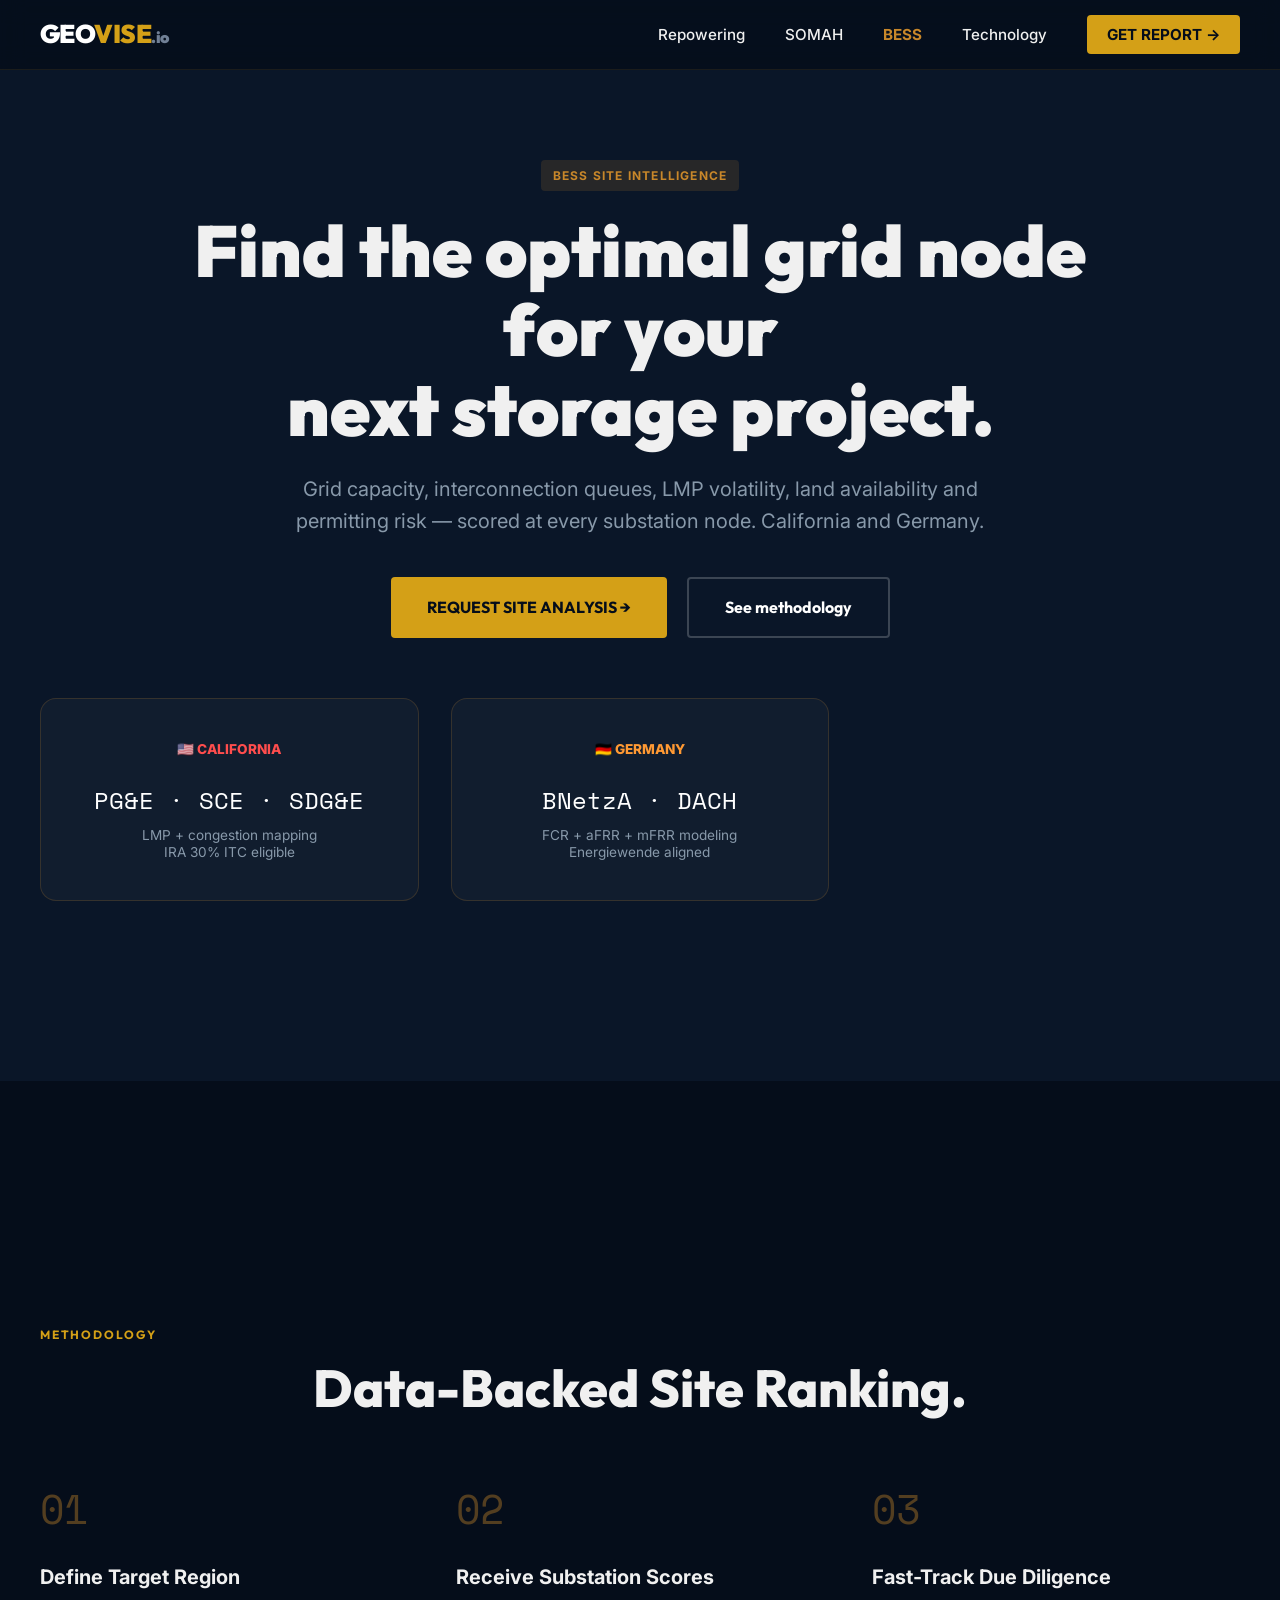
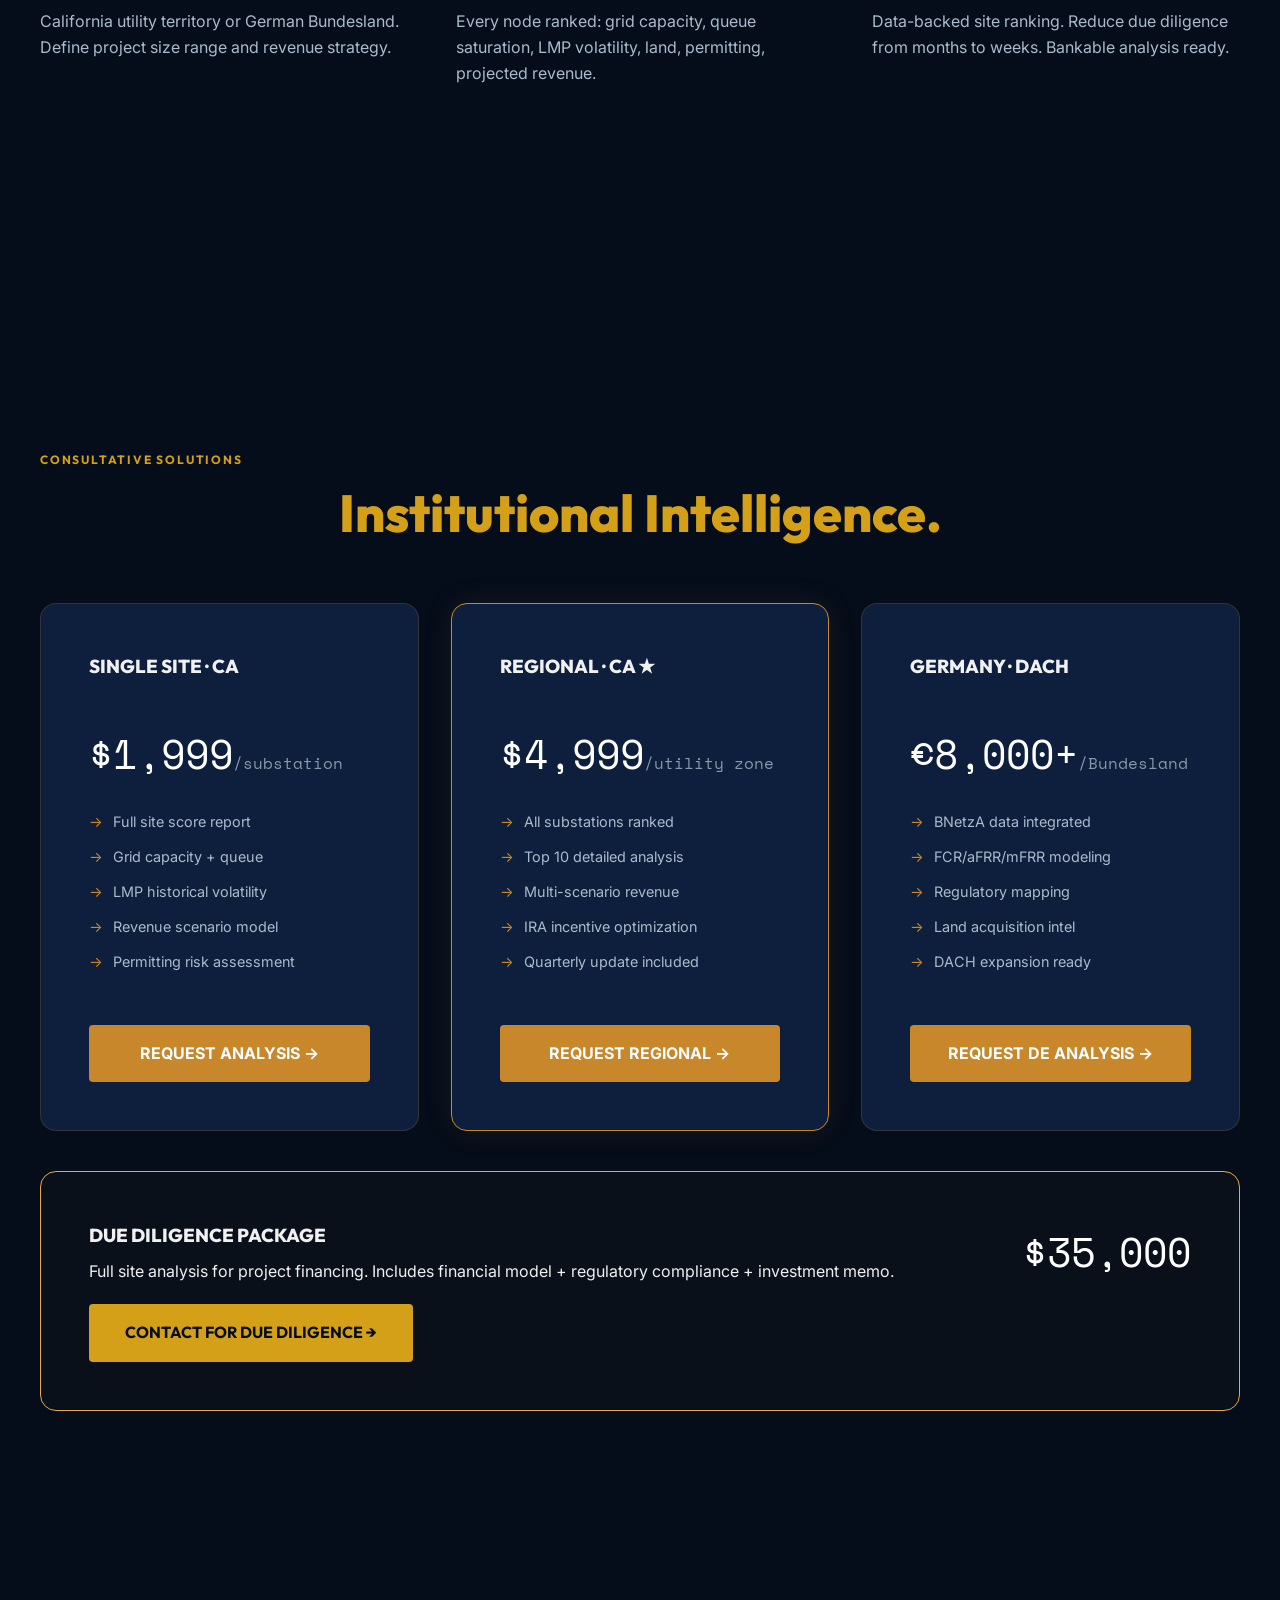
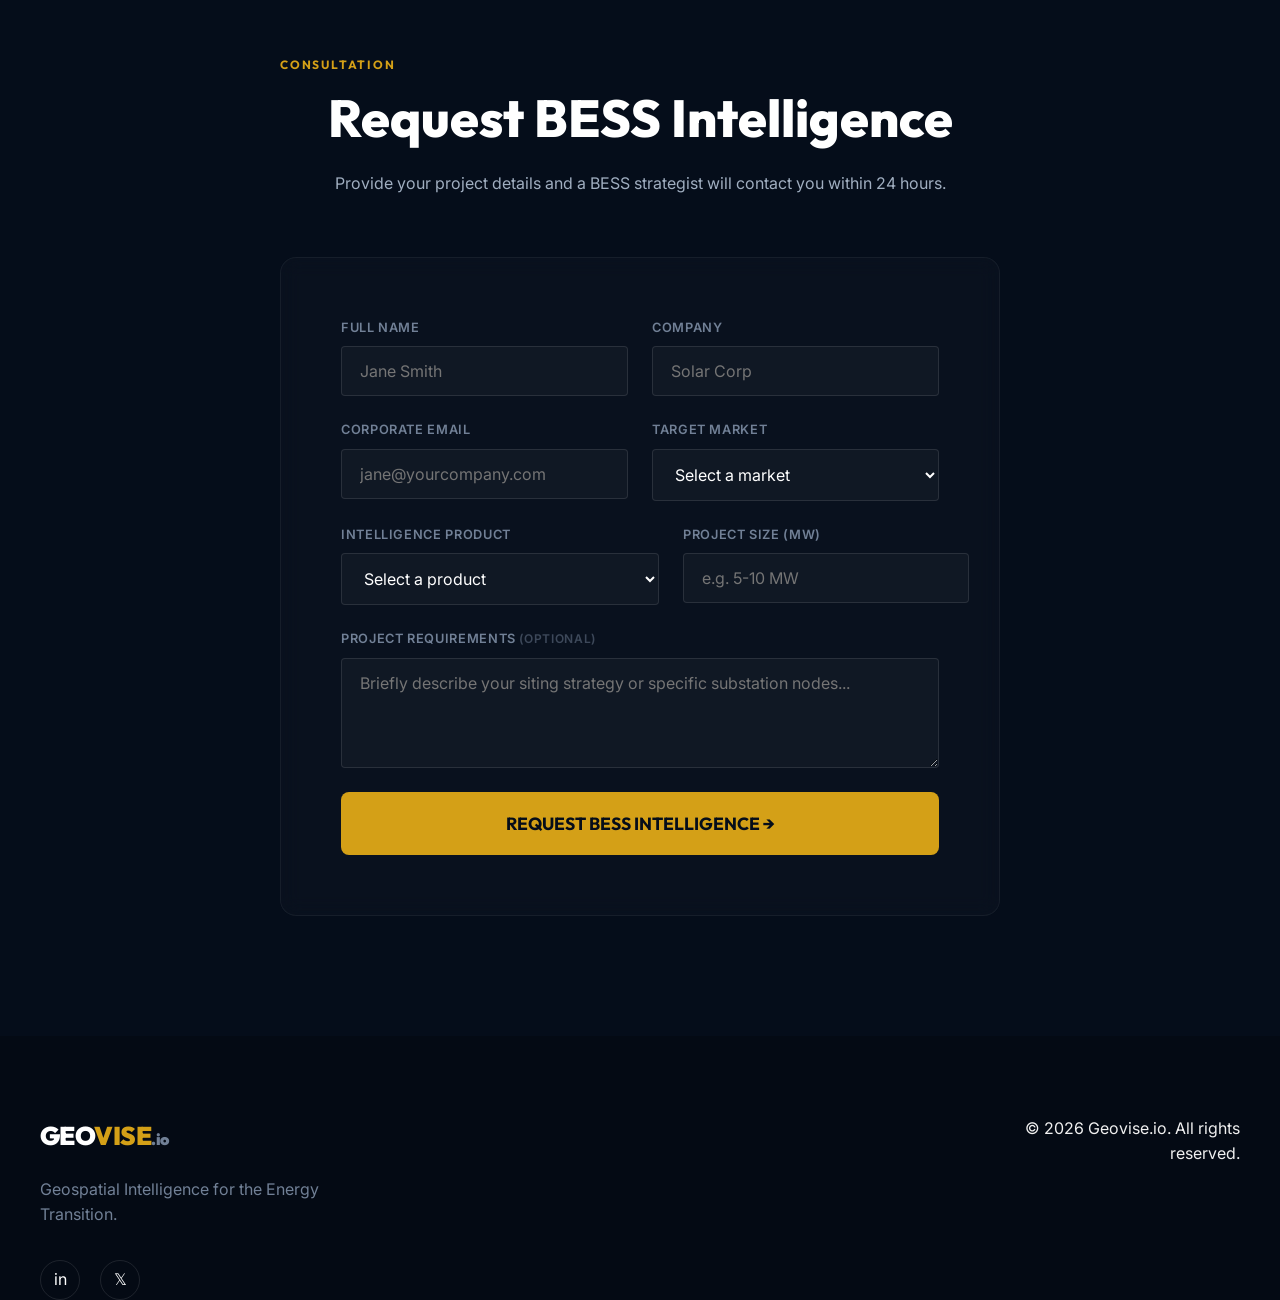
==== bess.html @ 718096de "feat: implement subpages, responsive mobile navigation and cleanup landing page" ====
<!DOCTYPE html>
<html lang="en">
<head>
  <meta charset="UTF-8" />
  <meta name="viewport" content="width=device-width, initial-scale=1.0" />
  <title>Geovise.io — BESS Site Intelligence</title>
  <meta name="description" content="Strategic siting and storage optimization intelligence for Battery Energy Storage Systems. Find the optimal grid node for your next storage project." />
  <link rel="preconnect" href="https://fonts.googleapis.com" />
  <link rel="preconnect" href="https://fonts.gstatic.com" crossorigin />
  <link href="https://fonts.googleapis.com/css2?family=Outfit:wght@300;400;500;600;700;800;900&family=Inter:wght@300;400;500;600&family=Space+Mono:wght@400;700&display=swap" rel="stylesheet" />
  <link rel="stylesheet" href="styles.css" />
</head>
<body class="subpage">

  <!-- ====== NAVBAR ====== -->
  <nav class="navbar scrolled" id="navbar">
    <div class="nav-container">
      <a href="/" class="nav-logo" style="text-decoration: none;">
        <span class="logo-geo">GEO</span><span class="logo-vise">VISE</span><span class="logo-dot">.io</span>
      </a>
      <ul class="nav-links">
        <li><a href="/repowering.html">Repowering</a></li>
        <li><a href="/somah.html">SOMAH</a></li>
        <li><a href="/bess.html" class="active">BESS</a></li>
        <li><a href="/#technology">Technology</a></li>
        <li><a href="#contact" class="nav-cta">GET REPORT →</a></li>
      </ul>
      <button class="nav-hamburger" id="hamburger" aria-label="Toggle menu">
        <span></span><span></span><span></span>
      </button>
    </div>
  </nav>

  <!-- ====== HERO ====== -->
  <header class="subpage-hero">
    <div class="container">
      <span class="sub-tag">BESS SITE INTELLIGENCE</span>
      <h1 class="sub-title">Find the optimal grid node for your<br>next storage project.</h1>
      <p class="sub-subtitle">Grid capacity, interconnection queues, LMP volatility, land availability and permitting risk — scored at every substation node. California and Germany.</p>
      <div class="hero-cta-group">
        <a href="#contact" class="btn btn-gold">REQUEST SITE ANALYSIS →</a>
        <a href="#how-it-works" class="btn btn-outline">See methodology</a>
      </div>

      <div class="urgency-grid" style="margin-top: 60px;">
        <div class="urgency-card">
          <span class="urgency-label urgency-crit">🇺🇸 CALIFORNIA</span>
          <div class="urgency-year">PG&E · SCE · SDG&E</div>
          <p class="stat-desc">LMP + congestion mapping<br>IRA 30% ITC eligible</p>
        </div>
        <div class="urgency-card">
          <span class="urgency-label urgency-high">🇩🇪 GERMANY</span>
          <div class="urgency-year">BNetzA · DACH</div>
          <p class="stat-desc">FCR + aFRR + mFRR modeling<br>Energiewende aligned</p>
        </div>
      </div>
    </div>
  </header>

  <!-- ====== HOW IT WORKS ====== -->
  <section class="how-it-works-sub" id="how-it-works">
    <div class="container">
      <span class="section-label centered">Methodology</span>
      <h2 class="section-title centered">Data-Backed Site Ranking.</h2>
      <div class="step-grid">
        <div class="step-card">
          <div class="step-num">01</div>
          <div class="step-body">
            <h4>Define Target Region</h4>
            <p>California utility territory or German Bundesland. Define project size range and revenue strategy.</p>
          </div>
        </div>
        <div class="step-card">
          <div class="step-num">02</div>
          <div class="step-body">
            <h4>Receive Substation Scores</h4>
            <p>Every node ranked: grid capacity, queue saturation, LMP volatility, land, permitting, projected revenue.</p>
          </div>
        </div>
        <div class="step-card">
          <div class="step-num">03</div>
          <div class="step-body">
            <h4>Fast-Track Due Diligence</h4>
            <p>Data-backed site ranking. Reduce due diligence from months to weeks. Bankable analysis ready.</p>
          </div>
        </div>
      </div>
    </div>
  </section>

  <!-- ====== PRICING ====== -->
  <section class="pricing-section" id="pricing">
    <div class="container">
      <span class="section-label centered">Consultative Solutions</span>
      <h2 class="section-title centered gold">Institutional Intelligence.</h2>
      <div class="pricing-grid">
        <!-- Site -->
        <div class="pricing-card">
          <h3 class="tech-title">SINGLE SITE · CA</h3>
          <div class="price-tag">$1,999<small style="font-size: 0.4em; color: var(--gray);">/substation</small></div>
          <ul class="price-feat">
            <li>Full site score report</li>
            <li>Grid capacity + queue</li>
            <li>LMP historical volatility</li>
            <li>Revenue scenario model</li>
            <li>Permitting risk assessment</li>
          </ul>
          <a href="#contact" class="stripe-btn">REQUEST ANALYSIS →</a>
        </div>
        <!-- Regional -->
        <div class="pricing-card featured">
          <h3 class="tech-title">REGIONAL · CA ★</h3>
          <div class="price-tag">$4,999<small style="font-size: 0.4em; color: var(--gray);">/utility zone</small></div>
          <ul class="price-feat">
            <li>All substations ranked</li>
            <li>Top 10 detailed analysis</li>
            <li>Multi-scenario revenue</li>
            <li>IRA incentive optimization</li>
            <li>Quarterly update included</li>
          </ul>
          <a href="#contact" class="stripe-btn">REQUEST REGIONAL →</a>
        </div>
        <!-- DACH -->
        <div class="pricing-card">
          <h3 class="tech-title">GERMANY · DACH</h3>
          <div class="price-tag">€8,000+<small style="font-size: 0.4em; color: var(--gray);">/Bundesland</small></div>
          <ul class="price-feat">
            <li>BNetzA data integrated</li>
            <li>FCR/aFRR/mFRR modeling</li>
            <li>Regulatory mapping</li>
            <li>Land acquisition intel</li>
            <li>DACH expansion ready</li>
          </ul>
          <a href="#contact" class="stripe-btn">REQUEST DE ANALYSIS →</a>
        </div>
      </div>

      <div class="pricing-card" style="margin-top: 40px; border-color: var(--gold-light); background: rgba(200, 135, 42, 0.02);">
        <div style="display: flex; justify-content: space-between; align-items: center; flex-wrap: wrap; gap: 20px;">
          <div>
            <h3 class="tech-title" style="margin-bottom: 8px;">DUE DILIGENCE PACKAGE</h3>
            <p class="gray-light">Full site analysis for project financing. Includes financial model + regulatory compliance + investment memo.</p>
          </div>
          <div class="price-tag" style="margin: 0;">$35,000</div>
          <a href="#contact" class="btn btn-gold">CONTACT FOR DUE DILIGENCE →</a>
        </div>
      </div>
    </div>
  </section>

  <!-- ====== BESS CONTACT FORM ====== -->
  <section class="contact-section" id="contact">
    <div class="container contact-container">
      <div class="contact-header">
        <span class="section-label centered">Consultation</span>
        <h2 class="section-title centered white">Request BESS Intelligence</h2>
        <p class="contact-subtitle">Provide your project details and a BESS strategist will contact you within 24 hours.</p>
      </div>
      <form class="contact-form" id="bessForm" novalidate>
        <div class="form-row">
          <div class="form-group">
            <label for="fullName">Full Name</label>
            <input type="text" id="fullName" name="fullName" placeholder="Jane Smith" required />
          </div>
          <div class="form-group">
            <label for="company">Company</label>
            <input type="text" id="company" name="company" placeholder="Solar Corp" required />
          </div>
        </div>
        <div class="form-row">
          <div class="form-group">
            <label for="email">Corporate Email</label>
            <input type="email" id="email" name="email" placeholder="jane@yourcompany.com" required />
          </div>
          <div class="form-group">
            <label for="market">Target Market</label>
            <select id="market" name="market" required>
              <option value="" disabled selected>Select a market</option>
              <option value="CA-PG&E">California (PG&E)</option>
              <option value="CA-SCE">California (SCE)</option>
              <option value="CA-SDG&E">California (SDG&E)</option>
              <option value="Germany/DACH">Germany / DACH</option>
            </select>
          </div>
        </div>
        <div class="form-row">
          <div class="form-group">
            <label for="product">Intelligence Product</label>
            <select id="product" name="product" required>
              <option value="" disabled selected>Select a product</option>
              <option value="Single Site $1,999">Single Site Intel — $1,999</option>
              <option value="Regional $4,999">Regional Ranking — $4,999</option>
              <option value="Germany €8k-20k">Germany / DACH — €8k-20k</option>
              <option value="Due Diligence $35k">Due Diligence Package — $35,000</option>
              <option value="Custom">Custom Scope</option>
            </select>
          </div>
          <div class="form-group">
            <label for="size">Project Size (MW)</label>
            <input type="text" id="size" name="size" placeholder="e.g. 5-10 MW" required />
          </div>
        </div>
        <div class="form-group">
          <label for="message">Project Requirements <span class="optional">(Optional)</span></label>
          <textarea id="message" name="message" rows="4" placeholder="Briefly describe your siting strategy or specific substation nodes..."></textarea>
        </div>
        <button type="submit" class="btn btn-gold btn-large" id="submitBtn">
          REQUEST BESS INTELLIGENCE →
        </button>
      </form>
      <div id="formSuccess" class="form-success">
        <div class="success-icon">✓</div>
        <h2 class="section-title white">Request Received.</h2>
        <p class="gray-light">A BESS specialist will review your requirements and contact you shortly.</p>
        <a href="/" class="btn btn-outline" style="margin-top: 32px;">Back to Home</a>
      </div>
    </div>
  </section>

  <!-- ====== FOOTER ====== -->
  <footer class="footer">
    <div class="container footer-grid">
      <div class="footer-brand">
        <a href="/" class="nav-logo" style="text-decoration: none;">
          <span class="logo-geo">GEO</span><span class="logo-vise">VISE</span><span class="logo-dot">.io</span>
        </a>
        <p class="footer-tagline">Geospatial Intelligence for the Energy Transition.</p>
        <div class="footer-socials">
          <a href="#" aria-label="LinkedIn" class="social-link">in</a>
          <a href="#" aria-label="Twitter/X" class="social-link">𝕏</a>
        </div>
      </div>
      <div class="footer-col"></div>
      <div class="footer-col" style="text-align: right;">
        <span class="gray">© 2026 Geovise.io. All rights reserved.</span>
      </div>
    </div>
  </footer>

  <script src="main.js"></script>
</body>
</html>
---- styles.css ----
/* =========================================================
   GEOVISE.IO — STYLES.CSS
    Institutional-Grade Energy Transition Intelligence
   ========================================================= */

/* ── 1. TOKENS & RESET ──────────────────────────────────── */
:root {
  /* Colors - Sleek Navy & Gold Palette */
  --bg-deep: #050d1a;
  --bg-dark: #0a1628;
  --bg-light: #0d1b2a;
  --bg-accent: #1b263b;

  --navy-900: #0d1b2a;
  --navy-800: #1b263b;
  --navy-600: #415a77;

  --gold-500: #D4A017;
  --gold-400: #e5b32f;
  --gold-600: #b8860b;

  --text-primary: #f0f0f0;
  --text-secondary: #a0aec0;
  --text-muted: #718096;

  --white: #ffffff;
  --black: #000000;

  /* Typography */
  --font-heading: 'Outfit', sans-serif;
  --font-body: 'Inter', sans-serif;

  /* Subpage Design Tokens (Phase 2) */
  --navy:        #0a1628;
  --navy-mid:    #0d1f3c;
  --navy-light:  #112040;
  --gold:        #c8872a;
  --gold-light:  #e8a84a;
  --gold-dim:    rgba(200,135,42,0.15);
  --gray:        #8899aa;
  --gray-light:  #aabbcc;
  --border:      rgba(200,135,42,0.2);
  --card-bg:     rgba(255,255,255,0.03);

  --font-data: 'Space Mono', monospace;

  /* Spacing & Borders */
  --container-width: 1280px;
  --radius-sm: 4px;
  --radius-md: 8px;
  --radius-lg: 16px;
  --border-glow: 1px solid rgba(212, 160, 23, 0.15);

  /* Animations */
  --transition-smooth: all 0.4s cubic-bezier(0.165, 0.84, 0.44, 1);
  --transition-fast: all 0.2s ease;
}

* {
  margin: 0;
  padding: 0;
  box-sizing: border-box;
}

html {
  scroll-behavior: smooth;
}

body {
  background-color: var(--bg-deep);
  color: var(--text-primary);
  font-family: var(--font-body);
  line-height: 1.6;
  overflow-x: hidden;
  -webkit-font-smoothing: antialiased;
}

/* ── 2. GENERAL UTILITIES ───────────────────────────────── */
.container {
  max-width: var(--container-width);
  margin: 0 auto;
  padding: 0 40px;
}

section {
  padding: 120px 0;
  position: relative;
}

.centered { text-align: center; }
.gold { color: var(--gold-500); }
.white { color: var(--white); }

.section-label {
  display: inline-block;
  text-transform: uppercase;
  letter-spacing: 0.15em;
  font-weight: 700;
  font-size: 0.75rem;
  color: var(--gold-500);
  margin-bottom: 1rem;
  font-family: var(--font-heading);
}

.section-title {
  font-family: var(--font-heading);
  font-size: clamp(2rem, 5vw, 3.25rem);
  font-weight: 800;
  line-height: 1.1;
  margin-bottom: 1.5rem;
}

.btn {
  display: inline-flex;
  align-items: center;
  justify-content: center;
  padding: 16px 36px;
  font-family: var(--font-heading);
  font-weight: 700;
  font-size: 1rem;
  text-decoration: none;
  border-radius: var(--radius-sm);
  transition: var(--transition-smooth);
  cursor: pointer;
  border: none;
}

.btn-gold {
  background: var(--gold-500);
  color: var(--bg-deep);
}
.btn-gold:hover {
  background: var(--gold-400);
  transform: translateY(-2px);
  box-shadow: 0 10px 20px rgba(212, 160, 23, 0.2);
}

.btn-outline {
  background: transparent;
  color: var(--white);
  border: 2px solid rgba(255, 255, 255, 0.2);
}
.btn-outline:hover {
  border-color: var(--gold-500);
  color: var(--gold-500);
  transform: translateY(-2px);
}

/* ── 3. NAVBAR ─────────────────────────────────────────── */
.navbar {
  position: fixed;
  top: 0;
  left: 0;
  width: 100%;
  height: 90px;
  z-index: 1000;
  display: flex;
  align-items: center;
  transition: var(--transition-smooth);
}

.navbar.scrolled {
  height: 70px;
  background: rgba(5, 13, 26, 0.85);
  backdrop-filter: blur(12px);
  border-bottom: 1px solid rgba(212, 160, 23, 0.1);
}

.nav-container {
  width: 100%;
  max-width: var(--container-width);
  margin: 0 auto;
  padding: 0 40px;
  display: flex;
  justify-content: space-between;
  align-items: center;
}

.nav-logo {
  font-family: var(--font-heading);
  font-size: 1.6rem;
  font-weight: 900;
  letter-spacing: -0.02em;
}
.logo-geo { color: var(--white); }
.logo-vise { color: var(--gold-500); }
.logo-dot { color: var(--text-muted); font-size: 1rem; }

.nav-links {
  display: flex;
  list-style: none;
  gap: 40px;
}
.nav-links a {
  text-decoration: none;
  color: var(--text-primary);
  font-weight: 500;
  font-size: 0.95rem;
  transition: var(--transition-fast);
}
.nav-links a:hover {
  color: var(--gold-500);
}

.nav-cta {
  background: var(--gold-500);
  color: var(--bg-deep) !important;
  padding: 10px 20px;
  border-radius: var(--radius-sm);
  font-weight: 700 !important;
}

.nav-hamburger {
  display: none;
  background: none;
  border: none;
  width: 30px;
  height: 20px;
  position: relative;
  cursor: pointer;
}
.nav-hamburger span {
  display: block;
  width: 100%;
  height: 2px;
  background: var(--white);
  margin-bottom: 6px;
  transition: 0.3s;
}

/* ── 4. HERO SECTION ───────────────────────────────────── */
.hero {
  height: 100vh;
  min-height: 800px;
  display: flex;
  align-items: center;
  justify-content: center;
  text-align: center;
  overflow: hidden;
  position: relative;
}

#heroCanvas {
  position: absolute;
  top: 0;
  left: 0;
  width: 100%;
  height: 100%;
}

.hero-overlay {
  position: absolute;
  top: 0;
  left: 0;
  width: 100%;
  height: 100%;
  background: linear-gradient(to bottom, transparent 40%, var(--bg-deep) 95%);
}

.hero-content {
  position: relative;
  z-index: 10;
  max-width: 900px;
  padding: 0 20px;
}

.hero-badge {
  display: inline-block;
  padding: 8px 16px;
  background: rgba(212, 160, 23, 0.1);
  border: 1px solid rgba(212, 160, 23, 0.3);
  color: var(--gold-500);
  font-weight: 600;
  font-size: 0.85rem;
  border-radius: 40px;
  margin-bottom: 24px;
  letter-spacing: 0.05em;
  backdrop-filter: blur(4px);
}

.hero-title {
  font-family: var(--font-heading);
  font-size: clamp(3.5rem, 10vw, 7rem);
  font-weight: 900;
  color: var(--white);
  line-height: 0.9;
  margin-bottom: 12px;
  letter-spacing: -3px;
}

.hero-subtitle {
  font-family: var(--font-heading);
  font-size: clamp(1.25rem, 3vw, 2.25rem);
  font-weight: 400;
  color: var(--text-secondary);
  margin-bottom: 32px;
}

.hero-markets {
  margin-bottom: 48px;
  display: flex;
  gap: 12px;
  justify-content: center;
}
.market-tag {
  color: var(--white);
  font-weight: 700;
  font-size: 1.1rem;
  letter-spacing: 0.1em;
  text-transform: uppercase;
  opacity: 0.8;
}

.hero-cta-group {
  display: flex;
  gap: 20px;
  justify-content: center;
}

.hero-scroll-indicator {
  position: absolute;
  bottom: 40px;
  left: 50%;
  transform: translateX(-50%);
  display: flex;
  flex-direction: column;
  align-items: center;
}
.scroll-line {
  width: 1px;
  height: 80px;
  background: linear-gradient(to bottom, var(--gold-500), transparent);
  animation: scrollAnim 2s infinite;
}

@keyframes scrollAnim {
  0% { transform: scaleY(0); transform-origin: top; }
  50% { transform: scaleY(1); transform-origin: top; }
  51% { transform: scaleY(1); transform-origin: bottom; }
  100% { transform: scaleY(0); transform-origin: bottom; }
}

/* ── 5. VALUE PROPOSITION ───────────────────────────────── */
.value-section {
  padding-bottom: 80px;
}
.value-grid {
  display: grid;
  grid-template-columns: 1.2fr 0.8fr;
  gap: 80px;
  align-items: center;
}

.value-body {
  font-size: 1.25rem;
  color: var(--text-secondary);
  margin-bottom: 48px;
}

.value-stats {
  display: grid;
  grid-template-columns: repeat(3, 1fr);
  gap: 40px;
}
.stat-number {
  display: block;
  font-family: var(--font-heading);
  font-size: 2.5rem;
  font-weight: 800;
  color: var(--gold-500);
}
.stat-label {
  font-size: 0.9rem;
  font-weight: 600;
  color: var(--text-muted);
}

.glowing-card {
  position: relative;
  padding: 4px;
  background: linear-gradient(135deg, rgba(212,160,23,0.3) 0%, transparent 40%, rgba(212,160,23,0.1) 100%);
  border-radius: var(--radius-lg);
}
.glowing-card-inner {
  background: var(--bg-dark);
  border-radius: calc(var(--radius-lg) - 2px);
  padding: 32px;
  text-align: center;
  position: relative;
}
#miniNetworkCanvas {
  max-width: 100%;
}
.glowing-label {
  margin-top: 24px;
  font-family: var(--font-heading);
  font-weight: 700;
  color: var(--text-secondary);
  font-size: 0.9rem;
}

/* ── 6. SERVICES ───────────────────────────────────────── */
.services-section { background: var(--bg-dark); }
.services-intro {
  max-width: 700px;
  margin: 0 auto 64px;
  text-align: center;
  font-size: 1.1rem;
  color: var(--text-secondary);
}

.services-grid {
  display: grid;
  grid-template-columns: repeat(3, 1fr);
  gap: 32px;
}

.service-card {
  background: var(--bg-light);
  padding: 48px;
  border-radius: var(--radius-lg);
  border: 1px solid rgba(255, 255, 255, 0.03);
  transition: var(--transition-smooth);
  position: relative;
  overflow: hidden;
}
.service-card:hover { border-color: rgba(212, 160, 23, 0.2); }

.service-icon { width: 56px; height: 56px; margin-bottom: 32px; }

.service-tag {
  font-size: 0.75rem;
  font-weight: 800;
  text-transform: uppercase;
  color: var(--gold-500);
  margin-bottom: 12px;
  letter-spacing: 0.1em;
}

.service-title {
  font-family: var(--font-heading);
  font-size: 1.75rem;
  font-weight: 800;
  margin-bottom: 12px;
}
.service-subtitle {
  color: var(--text-muted);
  font-size: 0.95rem;
  margin-bottom: 32px;
}

.service-list {
  list-style: none;
  margin-bottom: 40px;
}
.service-list li {
  font-size: 0.95rem;
  color: var(--text-secondary);
  margin-bottom: 16px;
  display: flex;
  line-height: 1.4;
}
.list-dot {
  width: 6px;
  height: 6px;
  background: var(--gold-500);
  border-radius: 50%;
  margin-right: 12px;
  margin-top: 8px;
  flex-shrink: 0;
}

.service-cta {
  text-decoration: none;
  color: var(--white);
  font-weight: 700;
  font-size: 0.9rem;
  display: flex;
  align-items: center;
  gap: 8px;
}
.service-cta span { transition: transform 0.2s ease; }
.service-cta:hover span { transform: translateX(5px); }

/* ── 7. TECHNOLOGY ─────────────────────────────────────── */
.tech-grid {
  display: grid;
  grid-template-columns: 1fr 1.3fr 1fr;
  gap: 32px;
}

.tech-box {
  background: rgba(255, 255, 255, 0.02);
  border: 1px solid rgba(255, 255, 255, 0.05);
  padding: 40px;
  border-radius: var(--radius-lg);
  transition: var(--transition-fast);
}
.tech-box.featured {
  background: rgba(212, 160, 23, 0.03);
  border-color: rgba(212, 160, 23, 0.15);
  position: relative;
}

.tech-icon-wrap { width: 48px; height: 48px; margin-bottom: 32px; }

.tech-featured-badge {
  position: absolute;
  top: 40px;
  right: 40px;
  font-size: 0.65rem;
  font-weight: 800;
  background: var(--gold-500);
  color: var(--bg-deep);
  padding: 4px 10px;
  border-radius: 4px;
}

.tech-title { font-family: var(--font-heading); margin-bottom: 16px; font-weight: 800;}
.tech-divider { width: 30px; height: 3px; background: var(--gold-500); margin-bottom: 24px; }
.tech-body { color: var(--text-secondary); font-size: 0.95rem; margin-bottom: 24px; }

.tech-tags {
  display: flex;
  flex-wrap: wrap;
  list-style: none;
  gap: 8px;
}
.tech-tags li {
  font-size: 0.7rem;
  font-weight: 700;
  padding: 4px 10px;
  background: rgba(255, 255, 255, 0.05);
  border-radius: 4px;
  color: var(--text-muted);
}

/* ── 8. TRUST STRIP ────────────────────────────────────── */
.trust-strip {
  display: flex;
  justify-content: space-between;
  align-items: center;
  padding: 40px 0;
  border-top: 1px solid rgba(255, 255, 255, 0.05);
  border-bottom: 1px solid rgba(255, 255, 255, 0.05);
  margin-bottom: 64px;
}
.trust-logo {
  font-family: var(--font-heading);
  font-weight: 900;
  font-size: 1.25rem;
  color: var(--text-muted);
  opacity: 0.4;
}

.trust-badges {
  display: grid;
  grid-template-columns: repeat(4, 1fr);
  gap: 40px;
}
.trust-badge { display: flex; align-items: center; gap: 16px; }
.trust-badge-icon { font-size: 1.5rem; color: var(--gold-500); }
.trust-badge-text { font-size: 0.85rem; font-weight: 700; line-height: 1.2; }
.trust-badge-text small { color: var(--text-muted); font-weight: 400; font-size: 0.75rem; }

/* ── 9. CONTACT FORM ───────────────────────────────────── */
.contact-section { background: var(--bg-deep); overflow: hidden; }
.contact-bg-glow {
  position: absolute;
  top: 50%; left: 50%;
  width: 800px; height: 800px;
  transform: translate(-50%, -50%);
  background: radial-gradient(circle, rgba(212,160,23,0.05) 0%, transparent 70%);
  pointer-events: none;
}
.contact-container { max-width: 800px; position: relative; z-index: 10; }
.contact-subtitle { color: var(--text-secondary); margin-bottom: 60px; text-align: center;}

.contact-form {
  background: rgba(255, 255, 255, 0.02);
  border: 1px solid rgba(255, 255, 255, 0.05);
  padding: 60px;
  border-radius: var(--radius-lg);
  display: flex;
  flex-direction: column;
  gap: 24px;
  backdrop-filter: blur(10px);
}

.form-row { display: grid; grid-template-columns: 1fr 1fr; gap: 24px; }
.form-group { display: flex; flex-direction: column; gap: 8px; }

label { font-weight: 600; font-size: 0.8rem; text-transform: uppercase; color: var(--text-muted); letter-spacing: 0.05em; }

input, select, textarea {
  background: rgba(255, 255, 255, 0.03);
  border: 1px solid rgba(255, 255, 255, 0.1);
  padding: 14px 18px;
  border-radius: var(--radius-sm);
  color: var(--white);
  font-family: inherit;
  font-size: 1rem;
  outline: none;
  transition: var(--transition-fast);
}

option {
  background-color: var(--bg-dark);
  color: var(--white);
}

input:focus, select:focus, textarea:focus { 
  border-color: var(--gold-500); 
  background: rgba(255, 255, 255, 0.06); 
}

.optional { opacity: 0.5; font-size: 0.75rem; }
.btn-large { width: 100%; border-radius: var(--radius-md); padding: 20px; font-size: 1.1rem; }
.btn-arrow { margin-left: 12px; transition: 0.2s; }
.btn-large:hover .btn-arrow { transform: translateX(8px); }

.form-success {
  display: none;
  text-align: center;
  padding: 80px 40px;
}
.form-success.visible { display: block; }
.success-icon { font-size: 3rem; color: var(--gold-500); margin-bottom: 24px; }

/* ── 10. FOOTER ───────────────────────────────────────── */
.footer { background: #040a14; padding-top: 80px; }
.footer-top { padding-bottom: 64px; border-bottom: 1px solid rgba(255, 255, 255, 0.05); }
.footer-grid { display: grid; grid-template-columns: 2fr 1fr 1fr; gap: 80px; }
.footer-brand { max-width: 320px; }
.footer-tagline { color: var(--text-muted); margin: 20px 0 32px; }

.footer-socials { display: flex; gap: 20px; }
.social-link {
  width: 40px; height: 40px;
  display: flex; align-items: center; justify-content: center;
  text-decoration: none; color: var(--white);
  border: 1px solid rgba(255, 255, 255, 0.1);
  border-radius: 50%; transition: var(--transition-fast);
}
.social-link:hover { border-color: var(--gold-500); color: var(--gold-500); }

.footer-heading {
  font-family: var(--font-heading);
  text-transform: uppercase;
  font-weight: 800;
  font-size: 0.8rem;
  letter-spacing: 0.1em;
  color: var(--gold-500);
  margin-bottom: 32px;
}
.footer-col ul { list-style: none; }
.footer-col ul li { margin-bottom: 16px; }
.footer-col ul li a { text-decoration: none; color: var(--text-secondary); font-size: 0.9rem; transition: 0.2s; }
.footer-col ul li a:hover { color: var(--white); }

.footer-bottom { padding: 40px 0; font-size: 0.8rem; color: var(--text-muted); }
.footer-bottom-inner { display: flex; justify-content: space-between; }

/* ── 13. SUBPAGE SPECIFIC STYLES ─────────────────────── */
.subpage-hero {
  padding: 160px 0 100px;
  background: var(--navy);
  text-align: center;
}
.sub-tag {
  display: inline-block;
  padding: 6px 12px;
  background: var(--gold-dim);
  color: var(--gold);
  font-weight: 700;
  font-size: 0.75rem;
  border-radius: 4px;
  margin-bottom: 20px;
  letter-spacing: 0.1em;
}
.sub-title {
  font-family: var(--font-heading);
  font-size: clamp(2.5rem, 6vw, 4.5rem);
  font-weight: 900;
  line-height: 1.1;
  margin-bottom: 24px;
  max-width: 900px;
  margin-left: auto;
  margin-right: auto;
}
.sub-subtitle {
  color: var(--gray);
  font-size: 1.25rem;
  max-width: 700px;
  margin: 0 auto 40px;
}

.stats-strip {
  display: grid;
  grid-template-columns: repeat(4, 1fr);
  gap: 20px;
  padding: 60px 0;
  border-top: 1px solid var(--border);
  border-bottom: 1px solid var(--border);
  margin: 40px 0;
  text-align: center;
}
.stat-box { display: flex; flex-direction: column; gap: 8px; }
.stat-val { font-family: var(--font-data); font-size: 2.25rem; font-weight: 700; color: var(--gold); }
.stat-desc { font-size: 0.85rem; color: var(--gray); line-height: 1.2; }

.urgency-grid {
  display: grid;
  grid-template-columns: repeat(3, 1fr);
  gap: 32px;
  margin: 80px 0;
}
.urgency-card {
  padding: 40px;
  border-radius: var(--radius-lg);
  border: 1px solid var(--border);
  background: var(--card-bg);
  text-align: center;
}
.urgency-label { font-weight: 800; font-size: 0.85rem; margin-bottom: 20px; display: block; }
.urgency-crit { color: #ff4d4d; }
.urgency-high { color: #ff9933; }
.urgency-med { color: #33cc33; }
.urgency-year { font-family: var(--font-data); font-size: 1.5rem; color: var(--white); margin-bottom: 8px; }

.spotlight-section {
  background: var(--navy-mid);
  padding: 100px 0;
  border-radius: var(--radius-lg);
  margin: 80px 0;
}
.spotlight-grid {
  display: grid;
  grid-template-columns: 1fr 1fr;
  gap: 60px;
  align-items: center;
}
.zip-list { list-style: none; margin-top: 32px; }
.zip-item {
  display: grid;
  grid-template-columns: 1fr 1fr 1fr;
  padding: 16px 0;
  border-bottom: 1px solid rgba(255,255,255,0.05);
  font-family: var(--font-data);
  font-size: 0.9rem;
}
.zip-score { color: var(--gold); font-weight: 700; text-align: right; }

.chart-container {
  margin: 80px 0;
}
.bar-row { margin-bottom: 24px; }
.bar-label { display: flex; justify-content: space-between; margin-bottom: 8px; font-size: 0.9rem; color: var(--gray-light); }
.bar-outer { height: 12px; background: rgba(255,255,255,0.05); border-radius: 6px; overflow: hidden; }
.bar-inner { height: 100%; background: var(--gold); border-radius: 6px; }

.how-it-works-sub { margin: 120px 0; }
.step-grid { display: grid; grid-template-columns: repeat(3, 1fr); gap: 48px; margin-top: 60px; }
.step-num { font-family: var(--font-data); font-size: 2.5rem; color: var(--gold); opacity: 0.4; margin-bottom: 20px; }
.step-body h4 { margin-bottom: 16px; font-size: 1.25rem; }
.step-body p { color: var(--gray-light); line-height: 1.6; }

.pricing-section { padding: 120px 0; background: var(--bg-deep); }
.pricing-grid {
  display: grid;
  grid-template-columns: repeat(3, 1fr);
  gap: 32px;
  margin-top: 60px;
}
.pricing-card {
  background: var(--navy-mid);
  padding: 48px;
  border-radius: var(--radius-lg);
  border: 1px solid var(--border);
  display: flex;
  flex-direction: column;
  transition: var(--transition-smooth);
}
.pricing-card.featured { border-color: var(--gold); box-shadow: 0 0 30px rgba(200, 135, 42, 0.1); }
.price-tag { font-family: var(--font-data); font-size: 2.5rem; color: var(--white); margin: 24px 0; }
.price-feat { list-style: none; margin-bottom: 40px; flex-grow: 1; }
.price-feat li { font-size: 0.9rem; color: var(--gray-light); margin-bottom: 12px; display: flex; gap: 10px; }
.price-feat li::before { content: "→"; color: var(--gold); }

.stripe-btn {
  background: var(--gold);
  color: var(--white);
  text-decoration: none;
  text-align: center;
  padding: 16px;
  border-radius: var(--radius-sm);
  font-weight: 700;
  transition: var(--transition-fast);
}
.stripe-btn:hover { background: var(--gold-light); transform: translateY(-2px); }

/* Active Nav Link for Subpages */
.nav-links a.active { color: var(--gold) !important; font-weight: 700; }

@media (max-width: 991px) {
  .stats-strip { grid-template-columns: 1fr 1fr; }
  .urgency-grid, .pricing-grid, .step-grid { grid-template-columns: 1fr; }
  .spotlight-grid { grid-template-columns: 1fr; }
}
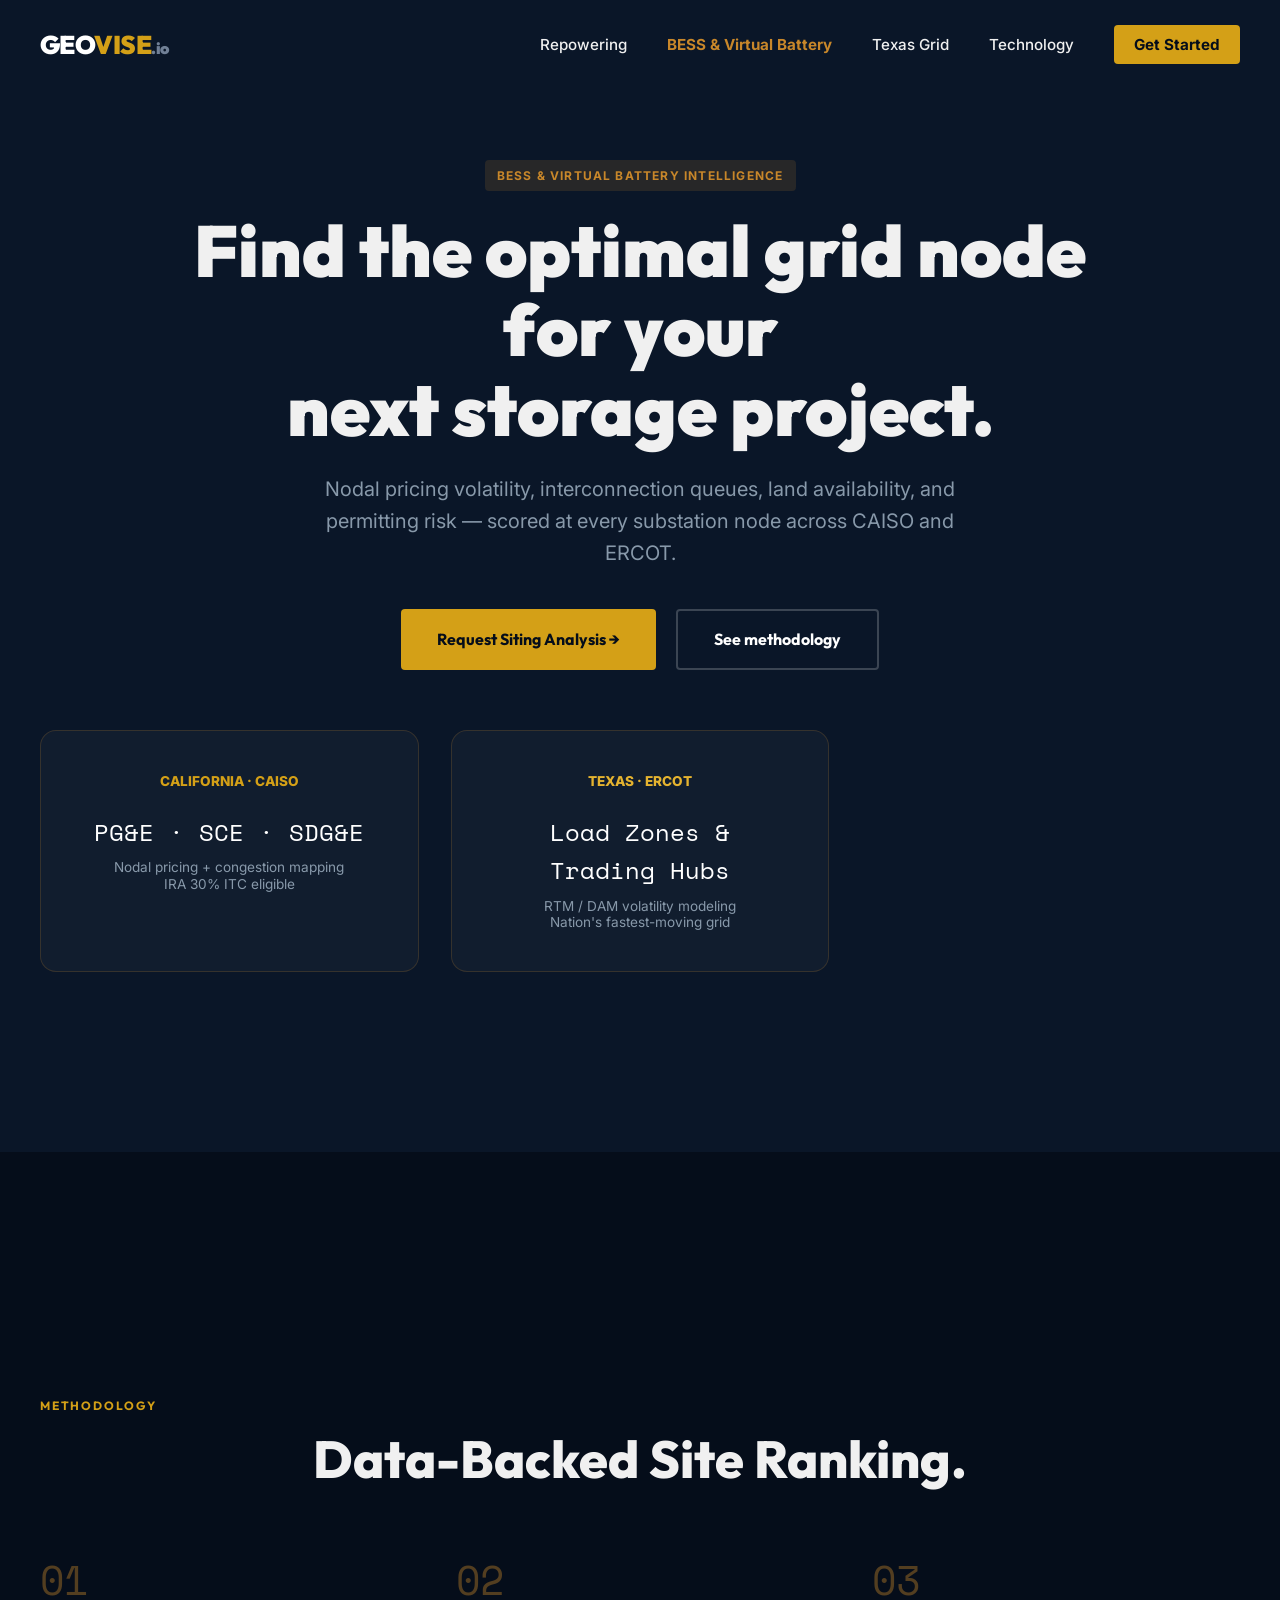
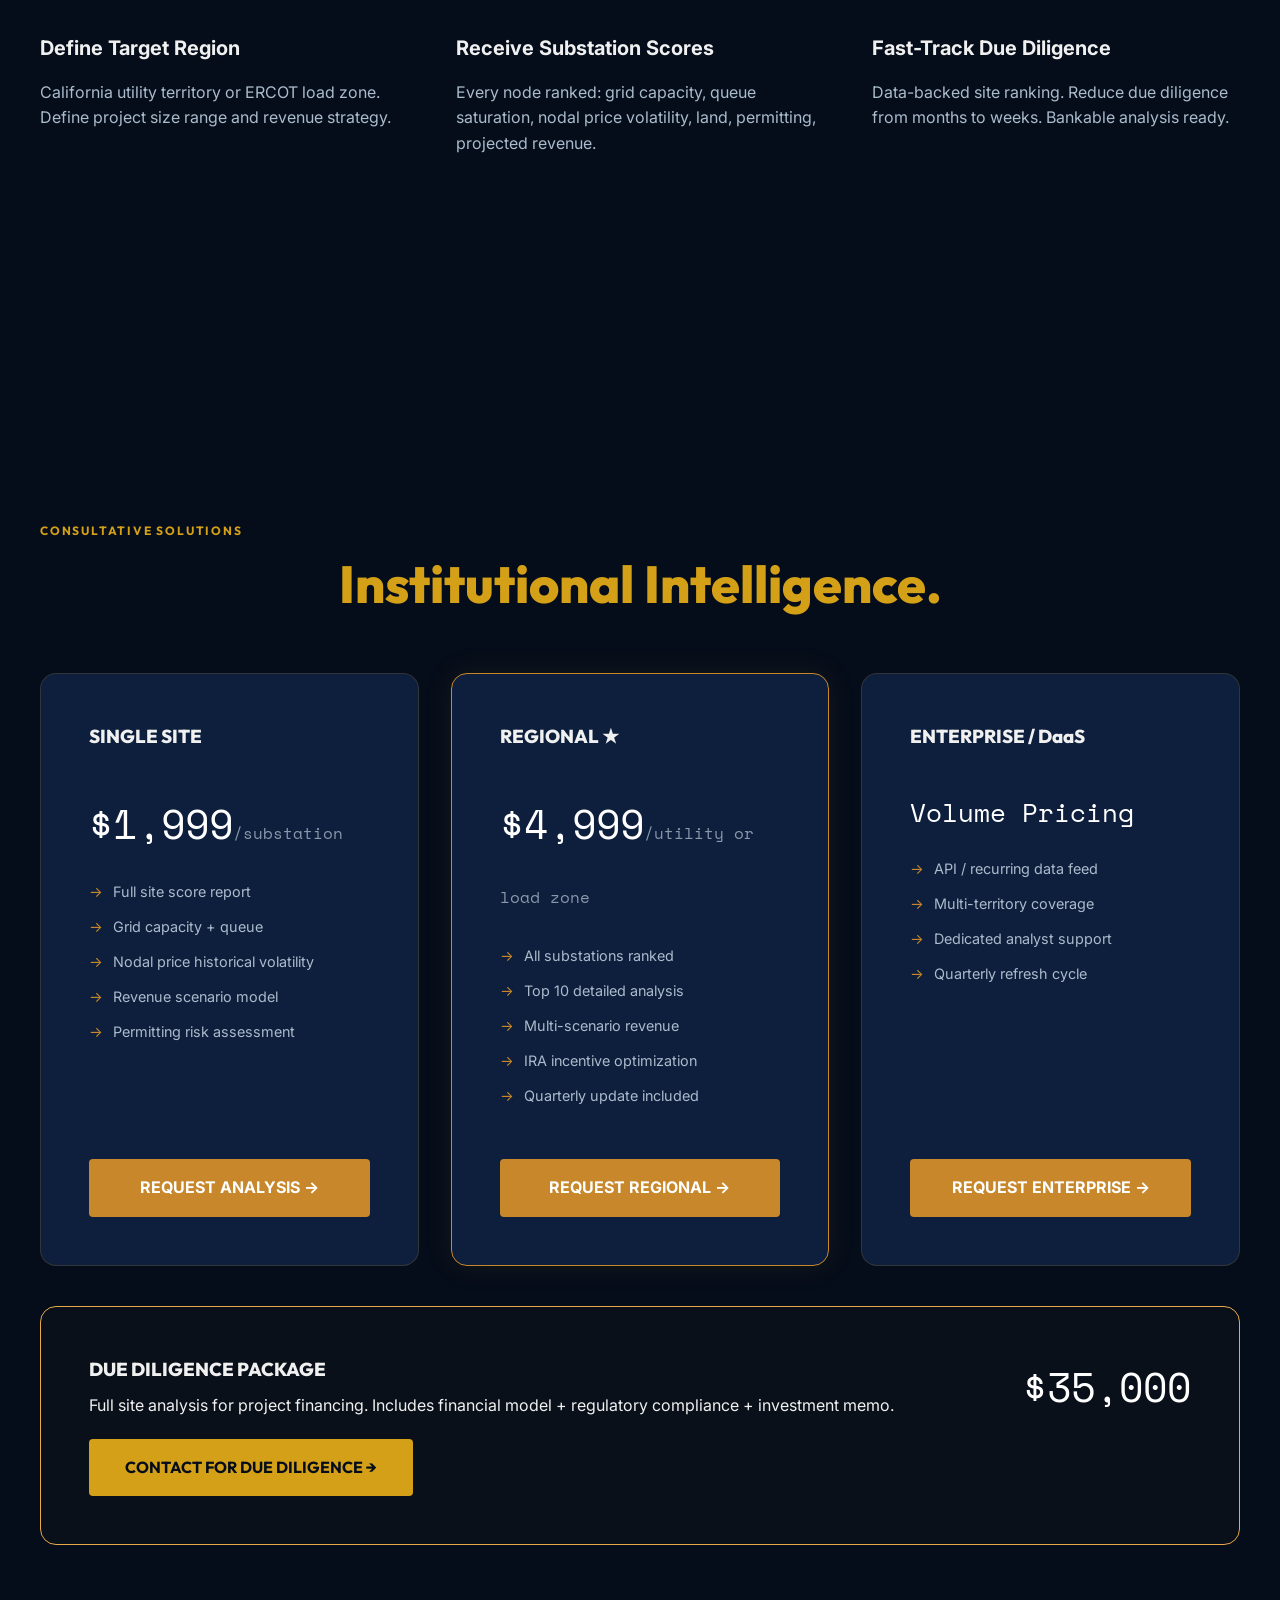
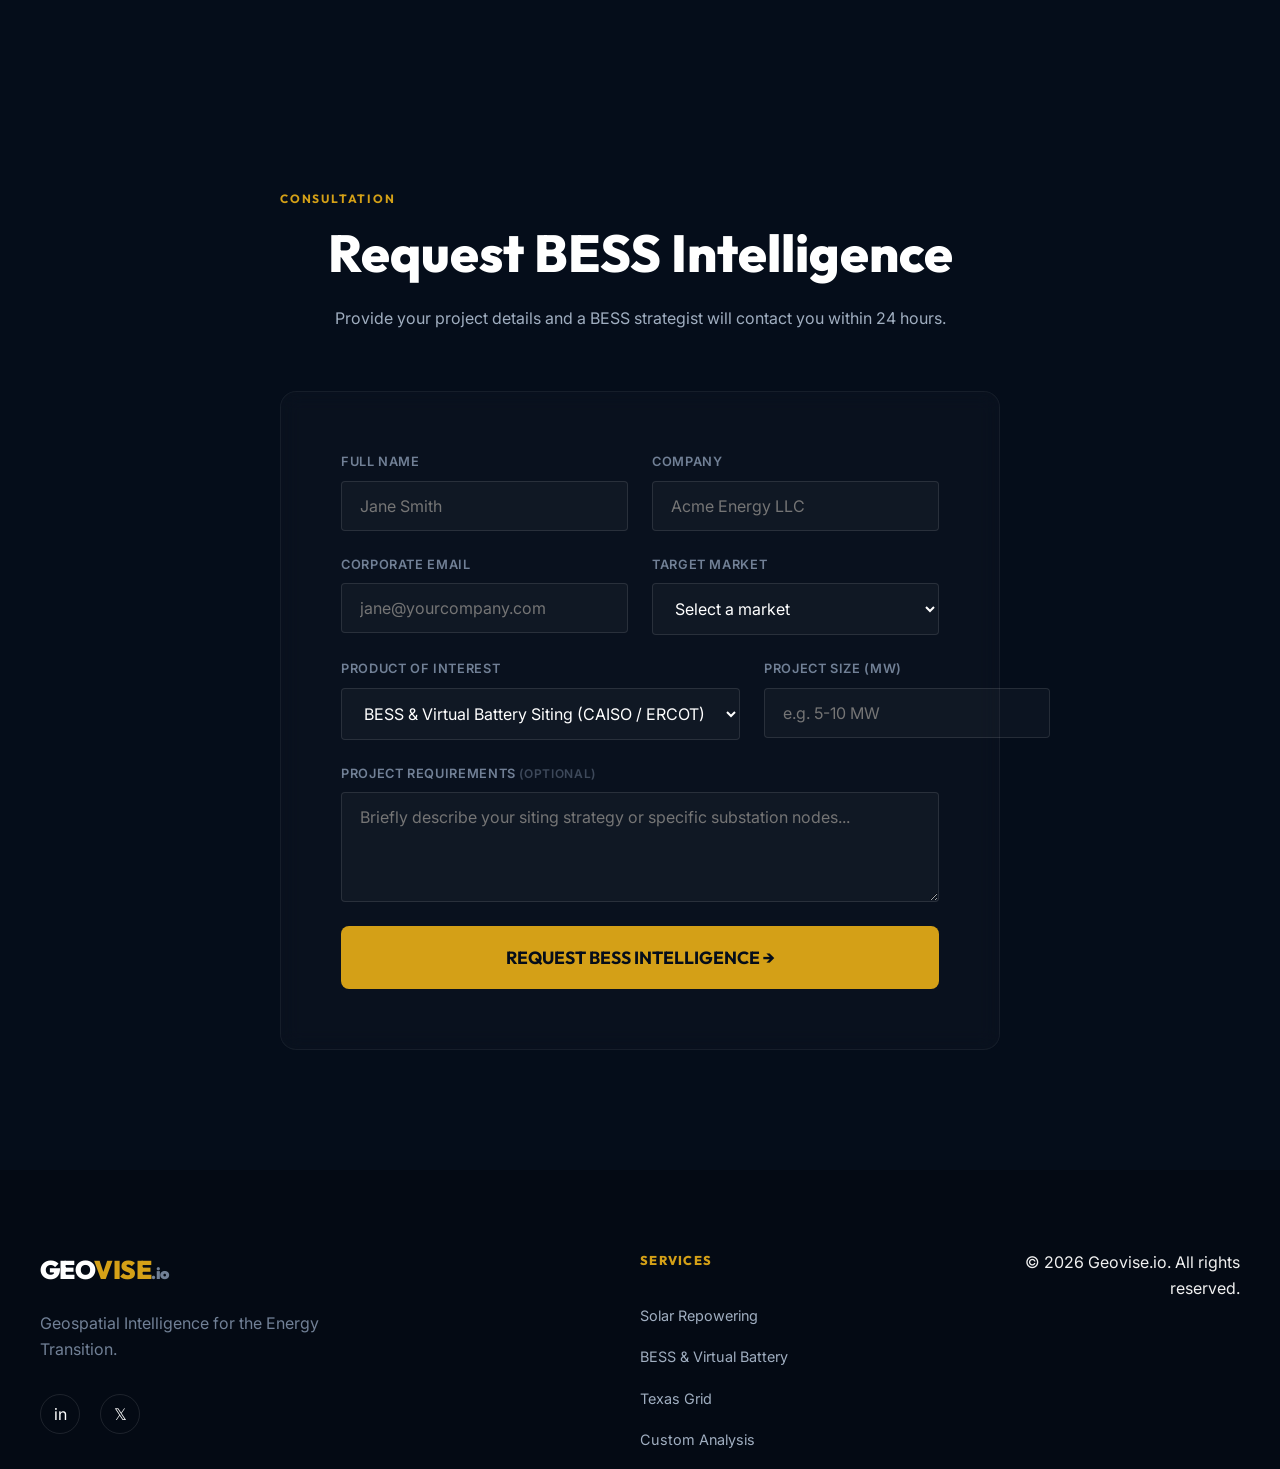
==== commit 5a521d21: "Pivot site to utility-scale CAISO/ERCOT institutional positioning Rewrite index.html, repowering.htm" ====
--- a/bess.html
+++ b/bess.html
@@ -3,8 +3,8 @@
 <head>
   <meta charset="UTF-8" />
   <meta name="viewport" content="width=device-width, initial-scale=1.0" />
-  <title>Geovise.io — BESS Site Intelligence</title>
-  <meta name="description" content="Strategic siting and storage optimization intelligence for Battery Energy Storage Systems. Find the optimal grid node for your next storage project." />
+  <title>Geovise.io — BESS & Virtual Battery Intelligence</title>
+  <meta name="description" content="Node-level volatility analysis and storage aggregation strategy across CAISO and ERCOT. Find the optimal grid node for your next BESS or virtual battery project." />
   <link rel="preconnect" href="https://fonts.googleapis.com" />
   <link rel="preconnect" href="https://fonts.gstatic.com" crossorigin />
   <link href="https://fonts.googleapis.com/css2?family=Outfit:wght@300;400;500;600;700;800;900&family=Inter:wght@300;400;500;600&family=Space+Mono:wght@400;700&display=swap" rel="stylesheet" />
@@ -15,15 +15,15 @@
   <!-- ====== NAVBAR ====== -->
   <nav class="navbar scrolled" id="navbar">
     <div class="nav-container">
-      <a href="/" class="nav-logo" style="text-decoration: none;">
+      <a href="index.html" class="nav-logo" style="text-decoration: none;">
         <span class="logo-geo">GEO</span><span class="logo-vise">VISE</span><span class="logo-dot">.io</span>
       </a>
       <ul class="nav-links">
-        <li><a href="/repowering.html">Repowering</a></li>
-        <li><a href="/somah.html">SOMAH</a></li>
-        <li><a href="/bess.html" class="active">BESS</a></li>
-        <li><a href="/#technology">Technology</a></li>
-        <li><a href="#contact" class="nav-cta">GET REPORT →</a></li>
+        <li><a href="repowering.html">Repowering</a></li>
+        <li><a href="bess.html" class="active">BESS &amp; Virtual Battery</a></li>
+        <li><a href="texas.html">Texas Grid</a></li>
+        <li><a href="index.html#technology">Technology</a></li>
+        <li><a href="#contact" class="nav-cta">Get Started</a></li>
       </ul>
       <button class="nav-hamburger" id="hamburger" aria-label="Toggle menu">
         <span></span><span></span><span></span>
@@ -34,24 +34,24 @@
   <!-- ====== HERO ====== -->
   <header class="subpage-hero">
     <div class="container">
-      <span class="sub-tag">BESS SITE INTELLIGENCE</span>
+      <span class="sub-tag">BESS &amp; VIRTUAL BATTERY INTELLIGENCE</span>
       <h1 class="sub-title">Find the optimal grid node for your<br>next storage project.</h1>
-      <p class="sub-subtitle">Grid capacity, interconnection queues, LMP volatility, land availability and permitting risk — scored at every substation node. California and Germany.</p>
+      <p class="sub-subtitle">Nodal pricing volatility, interconnection queues, land availability, and permitting risk — scored at every substation node across CAISO and ERCOT.</p>
       <div class="hero-cta-group">
-        <a href="#contact" class="btn btn-gold">REQUEST SITE ANALYSIS →</a>
+        <a href="#contact" class="btn btn-gold">Request Siting Analysis →</a>
         <a href="#how-it-works" class="btn btn-outline">See methodology</a>
       </div>
 
       <div class="urgency-grid" style="margin-top: 60px;">
         <div class="urgency-card">
-          <span class="urgency-label urgency-crit">🇺🇸 CALIFORNIA</span>
-          <div class="urgency-year">PG&E · SCE · SDG&E</div>
-          <p class="stat-desc">LMP + congestion mapping<br>IRA 30% ITC eligible</p>
+          <span class="urgency-label urgency-caiso">CALIFORNIA · CAISO</span>
+          <div class="urgency-year">PG&amp;E · SCE · SDG&amp;E</div>
+          <p class="stat-desc">Nodal pricing + congestion mapping<br>IRA 30% ITC eligible</p>
         </div>
         <div class="urgency-card">
-          <span class="urgency-label urgency-high">🇩🇪 GERMANY</span>
-          <div class="urgency-year">BNetzA · DACH</div>
-          <p class="stat-desc">FCR + aFRR + mFRR modeling<br>Energiewende aligned</p>
+          <span class="urgency-label urgency-ercot">TEXAS · ERCOT</span>
+          <div class="urgency-year">Load Zones &amp; Trading Hubs</div>
+          <p class="stat-desc">RTM / DAM volatility modeling<br>Nation's fastest-moving grid</p>
         </div>
       </div>
     </div>
@@ -67,14 +67,14 @@
           <div class="step-num">01</div>
           <div class="step-body">
             <h4>Define Target Region</h4>
-            <p>California utility territory or German Bundesland. Define project size range and revenue strategy.</p>
+            <p>California utility territory or ERCOT load zone. Define project size range and revenue strategy.</p>
           </div>
         </div>
         <div class="step-card">
           <div class="step-num">02</div>
           <div class="step-body">
             <h4>Receive Substation Scores</h4>
-            <p>Every node ranked: grid capacity, queue saturation, LMP volatility, land, permitting, projected revenue.</p>
+            <p>Every node ranked: grid capacity, queue saturation, nodal price volatility, land, permitting, projected revenue.</p>
           </div>
         </div>
         <div class="step-card">
@@ -96,12 +96,12 @@
       <div class="pricing-grid">
         <!-- Site -->
         <div class="pricing-card">
-          <h3 class="tech-title">SINGLE SITE · CA</h3>
+          <h3 class="tech-title">SINGLE SITE</h3>
           <div class="price-tag">$1,999<small style="font-size: 0.4em; color: var(--gray);">/substation</small></div>
           <ul class="price-feat">
             <li>Full site score report</li>
             <li>Grid capacity + queue</li>
-            <li>LMP historical volatility</li>
+            <li>Nodal price historical volatility</li>
             <li>Revenue scenario model</li>
             <li>Permitting risk assessment</li>
           </ul>
@@ -109,8 +109,8 @@
         </div>
         <!-- Regional -->
         <div class="pricing-card featured">
-          <h3 class="tech-title">REGIONAL · CA ★</h3>
-          <div class="price-tag">$4,999<small style="font-size: 0.4em; color: var(--gray);">/utility zone</small></div>
+          <h3 class="tech-title">REGIONAL ★</h3>
+          <div class="price-tag">$4,999<small style="font-size: 0.4em; color: var(--gray);">/utility or load zone</small></div>
           <ul class="price-feat">
             <li>All substations ranked</li>
             <li>Top 10 detailed analysis</li>
@@ -120,18 +120,17 @@
           </ul>
           <a href="#contact" class="stripe-btn">REQUEST REGIONAL →</a>
         </div>
-        <!-- DACH -->
+        <!-- Enterprise -->
         <div class="pricing-card">
-          <h3 class="tech-title">GERMANY · DACH</h3>
-          <div class="price-tag">€8,000+<small style="font-size: 0.4em; color: var(--gray);">/Bundesland</small></div>
+          <h3 class="tech-title">ENTERPRISE / DaaS</h3>
+          <div class="price-tag" style="font-size: 1.6em;">Volume Pricing</div>
           <ul class="price-feat">
-            <li>BNetzA data integrated</li>
-            <li>FCR/aFRR/mFRR modeling</li>
-            <li>Regulatory mapping</li>
-            <li>Land acquisition intel</li>
-            <li>DACH expansion ready</li>
+            <li>API / recurring data feed</li>
+            <li>Multi-territory coverage</li>
+            <li>Dedicated analyst support</li>
+            <li>Quarterly refresh cycle</li>
           </ul>
-          <a href="#contact" class="stripe-btn">REQUEST DE ANALYSIS →</a>
+          <a href="#contact" class="stripe-btn">REQUEST ENTERPRISE →</a>
         </div>
       </div>
 
@@ -164,7 +163,7 @@
           </div>
           <div class="form-group">
             <label for="company">Company</label>
-            <input type="text" id="company" name="company" placeholder="Solar Corp" required />
+            <input type="text" id="company" name="company" placeholder="Acme Energy LLC" required />
           </div>
         </div>
         <div class="form-row">
@@ -179,20 +178,22 @@
               <option value="CA-PG&E">California (PG&E)</option>
               <option value="CA-SCE">California (SCE)</option>
               <option value="CA-SDG&E">California (SDG&E)</option>
-              <option value="Germany/DACH">Germany / DACH</option>
+              <option value="ERCOT-North">Texas (ERCOT — North)</option>
+              <option value="ERCOT-Houston">Texas (ERCOT — Houston)</option>
+              <option value="ERCOT-West">Texas (ERCOT — West)</option>
             </select>
           </div>
         </div>
         <div class="form-row">
           <div class="form-group">
-            <label for="product">Intelligence Product</label>
+            <label for="product">Product of Interest</label>
             <select id="product" name="product" required>
-              <option value="" disabled selected>Select a product</option>
-              <option value="Single Site $1,999">Single Site Intel — $1,999</option>
-              <option value="Regional $4,999">Regional Ranking — $4,999</option>
-              <option value="Germany €8k-20k">Germany / DACH — €8k-20k</option>
-              <option value="Due Diligence $35k">Due Diligence Package — $35,000</option>
-              <option value="Custom">Custom Scope</option>
+              <option value="BESS & Virtual Battery Siting (CAISO / ERCOT)" selected>BESS &amp; Virtual Battery Siting (CAISO / ERCOT)</option>
+              <option value="Utility-Scale Solar Repowering Intelligence">Utility-Scale Solar Repowering Intelligence</option>
+              <option value="Texas (ERCOT) Land & Node Origination">Texas (ERCOT) Land &amp; Node Origination</option>
+              <option value="Custom Territory / GIS Analysis">Custom Territory / GIS Analysis</option>
+              <option value="Enterprise / Data-as-a-Service (DaaS)">Enterprise / Data-as-a-Service (DaaS)</option>
+              <option value="Partnership Inquiry">Partnership Inquiry</option>
             </select>
           </div>
           <div class="form-group">
@@ -212,7 +213,7 @@
         <div class="success-icon">✓</div>
         <h2 class="section-title white">Request Received.</h2>
         <p class="gray-light">A BESS specialist will review your requirements and contact you shortly.</p>
-        <a href="/" class="btn btn-outline" style="margin-top: 32px;">Back to Home</a>
+        <a href="index.html" class="btn btn-outline" style="margin-top: 32px;">Back to Home</a>
       </div>
     </div>
   </section>
@@ -221,7 +222,7 @@
   <footer class="footer">
     <div class="container footer-grid">
       <div class="footer-brand">
-        <a href="/" class="nav-logo" style="text-decoration: none;">
+        <a href="index.html" class="nav-logo" style="text-decoration: none;">
           <span class="logo-geo">GEO</span><span class="logo-vise">VISE</span><span class="logo-dot">.io</span>
         </a>
         <p class="footer-tagline">Geospatial Intelligence for the Energy Transition.</p>
@@ -230,7 +231,15 @@
           <a href="#" aria-label="Twitter/X" class="social-link">𝕏</a>
         </div>
       </div>
-      <div class="footer-col"></div>
+      <div class="footer-col">
+        <h5 class="footer-heading">Services</h5>
+        <ul>
+          <li><a href="repowering.html">Solar Repowering</a></li>
+          <li><a href="bess.html">BESS &amp; Virtual Battery</a></li>
+          <li><a href="texas.html">Texas Grid</a></li>
+          <li><a href="#contact">Custom Analysis</a></li>
+        </ul>
+      </div>
       <div class="footer-col" style="text-align: right;">
         <span class="gray">© 2026 Geovise.io. All rights reserved.</span>
       </div>
--- a/styles.css
+++ b/styles.css
@@ -535,6 +535,49 @@
   color: var(--text-muted);
 }
 
+.insight-report-mock {
+  margin-top: 24px;
+  background: var(--bg-deep);
+  border: 1px solid rgba(212, 160, 23, 0.15);
+  border-radius: var(--radius-md);
+  overflow: hidden;
+  font-family: var(--font-data, 'Space Mono', monospace);
+}
+.report-mock-header,
+.report-mock-row {
+  display: grid;
+  grid-template-columns: 1.4fr 0.6fr 1fr;
+  gap: 8px;
+  padding: 10px 14px;
+  font-size: 0.72rem;
+}
+.report-mock-header {
+  text-transform: uppercase;
+  letter-spacing: 0.08em;
+  color: var(--text-muted);
+  background: rgba(255, 255, 255, 0.03);
+  font-family: var(--font-heading);
+  font-weight: 700;
+}
+.report-mock-row {
+  border-top: 1px solid rgba(255, 255, 255, 0.05);
+  color: var(--text-secondary);
+}
+.report-mock-row.dim { opacity: 0.55; }
+.mock-score { color: var(--gold-500); font-weight: 700; }
+.mock-status {
+  font-family: var(--font-body);
+  font-weight: 600;
+  font-size: 0.72rem;
+  padding: 2px 8px;
+  border-radius: 20px;
+  display: inline-block;
+  width: fit-content;
+}
+.mock-high { color: #6fe08a; background: rgba(111, 224, 138, 0.1); }
+.mock-med  { color: var(--gold-400); background: rgba(212, 160, 23, 0.1); }
+.mock-low  { color: var(--text-muted); background: rgba(255, 255, 255, 0.05); }
+
 /* ── 8. TRUST STRIP ────────────────────────────────────── */
 .trust-strip {
   display: flex;
@@ -726,6 +769,8 @@
 .urgency-crit { color: #ff4d4d; }
 .urgency-high { color: #ff9933; }
 .urgency-med { color: #33cc33; }
+.urgency-caiso { color: var(--gold-500); }
+.urgency-ercot { color: var(--gold-400); }
 .urgency-year { font-family: var(--font-data); font-size: 1.5rem; color: var(--white); margin-bottom: 8px; }
 
 .spotlight-section {
@@ -806,4 +851,39 @@
   .stats-strip { grid-template-columns: 1fr 1fr; }
   .urgency-grid, .pricing-grid, .step-grid { grid-template-columns: 1fr; }
   .spotlight-grid { grid-template-columns: 1fr; }
-}
+  .value-grid { grid-template-columns: 1fr; gap: 48px; }
+  .services-grid-3, .services-grid { grid-template-columns: 1fr; }
+  .tech-grid { grid-template-columns: 1fr; }
+  .footer-grid { grid-template-columns: 1fr; gap: 48px; }
+  .footer-bottom-inner { flex-direction: column; gap: 8px; text-align: center; }
+}
+
+@media (max-width: 860px) {
+  .nav-hamburger { display: block; z-index: 1100; }
+  .nav-links {
+    position: fixed;
+    top: 0;
+    right: 0;
+    height: 100vh;
+    width: min(320px, 80vw);
+    background: rgba(5, 13, 26, 0.98);
+    backdrop-filter: blur(12px);
+    flex-direction: column;
+    align-items: flex-start;
+    justify-content: center;
+    gap: 32px;
+    padding: 40px;
+    transform: translateX(100%);
+    transition: var(--transition-smooth);
+    border-left: 1px solid rgba(212, 160, 23, 0.1);
+  }
+  .nav-links.open { transform: translateX(0); }
+  .nav-links .nav-cta { display: inline-block; }
+}
+
+@media (max-width: 600px) {
+  .form-row { grid-template-columns: 1fr; }
+  .contact-form { padding: 32px 24px; }
+  section { padding: 80px 0; }
+  .container { padding: 0 24px; }
+}
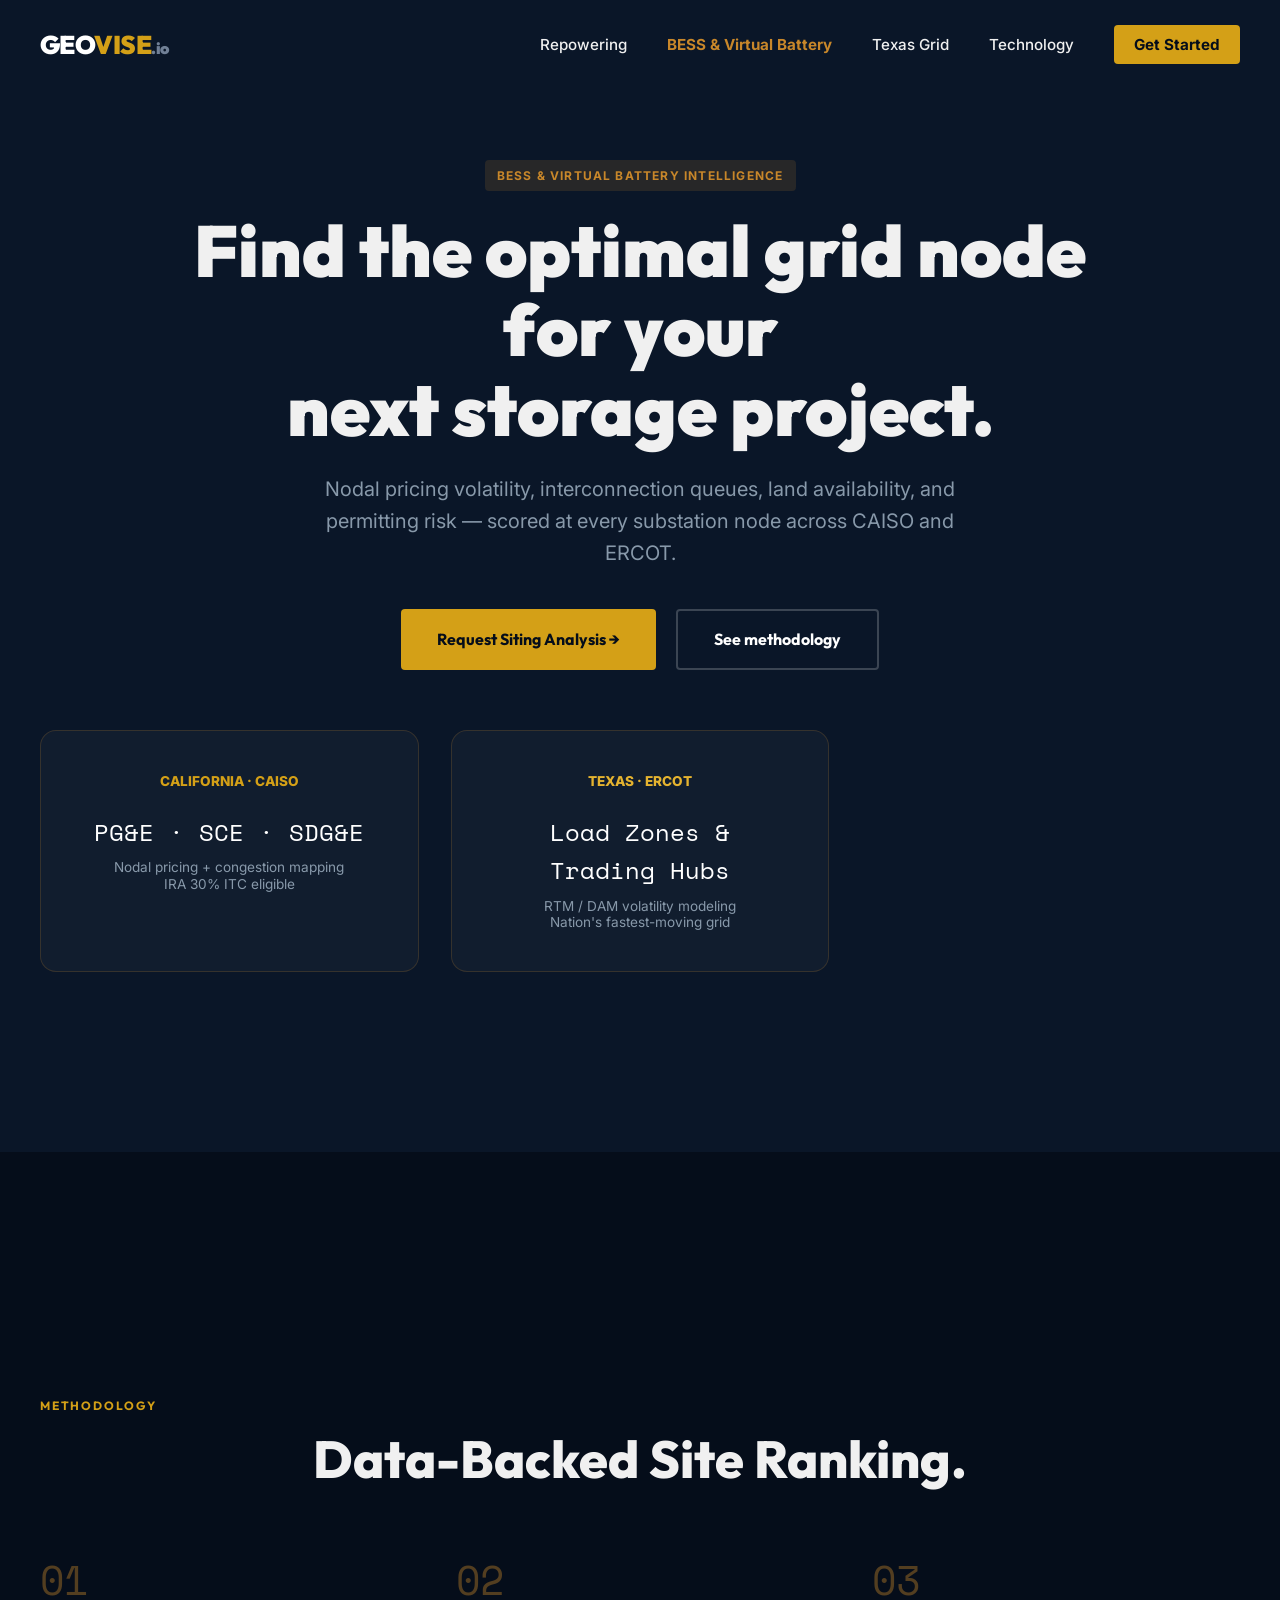
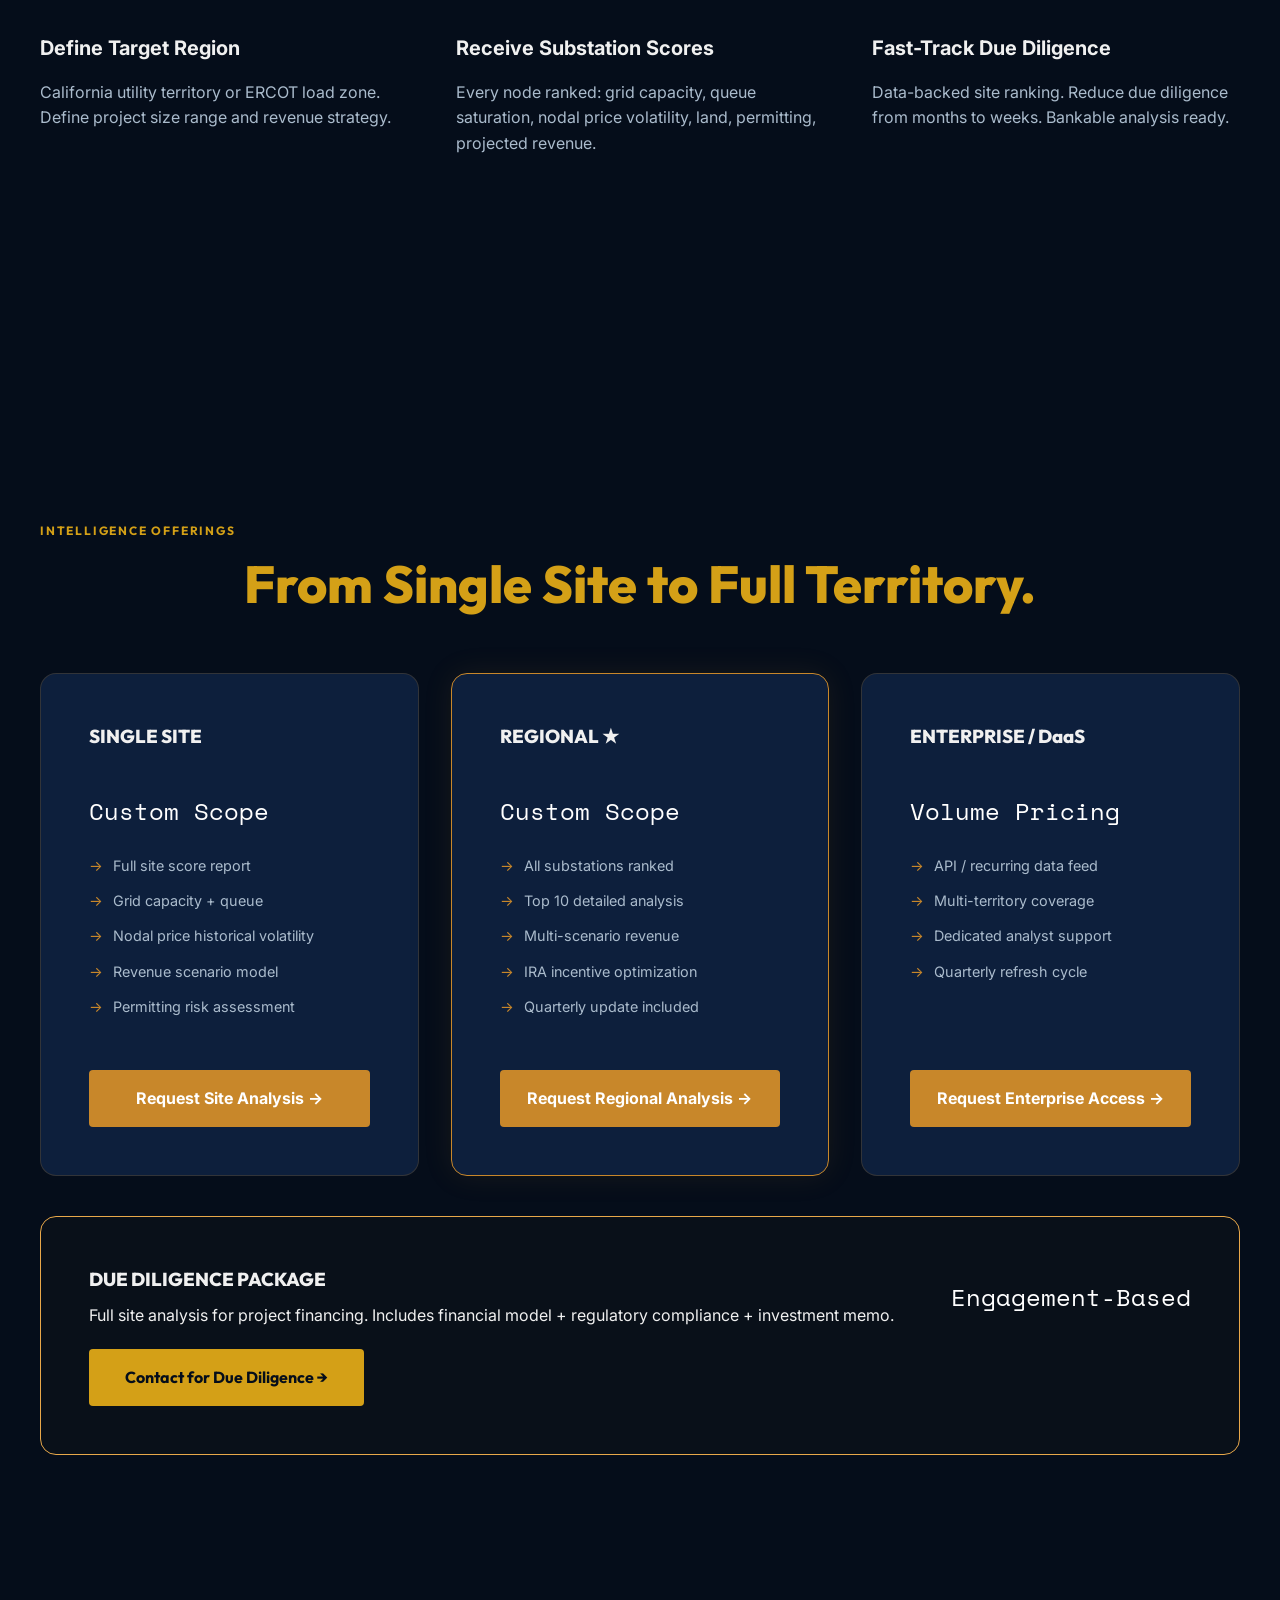
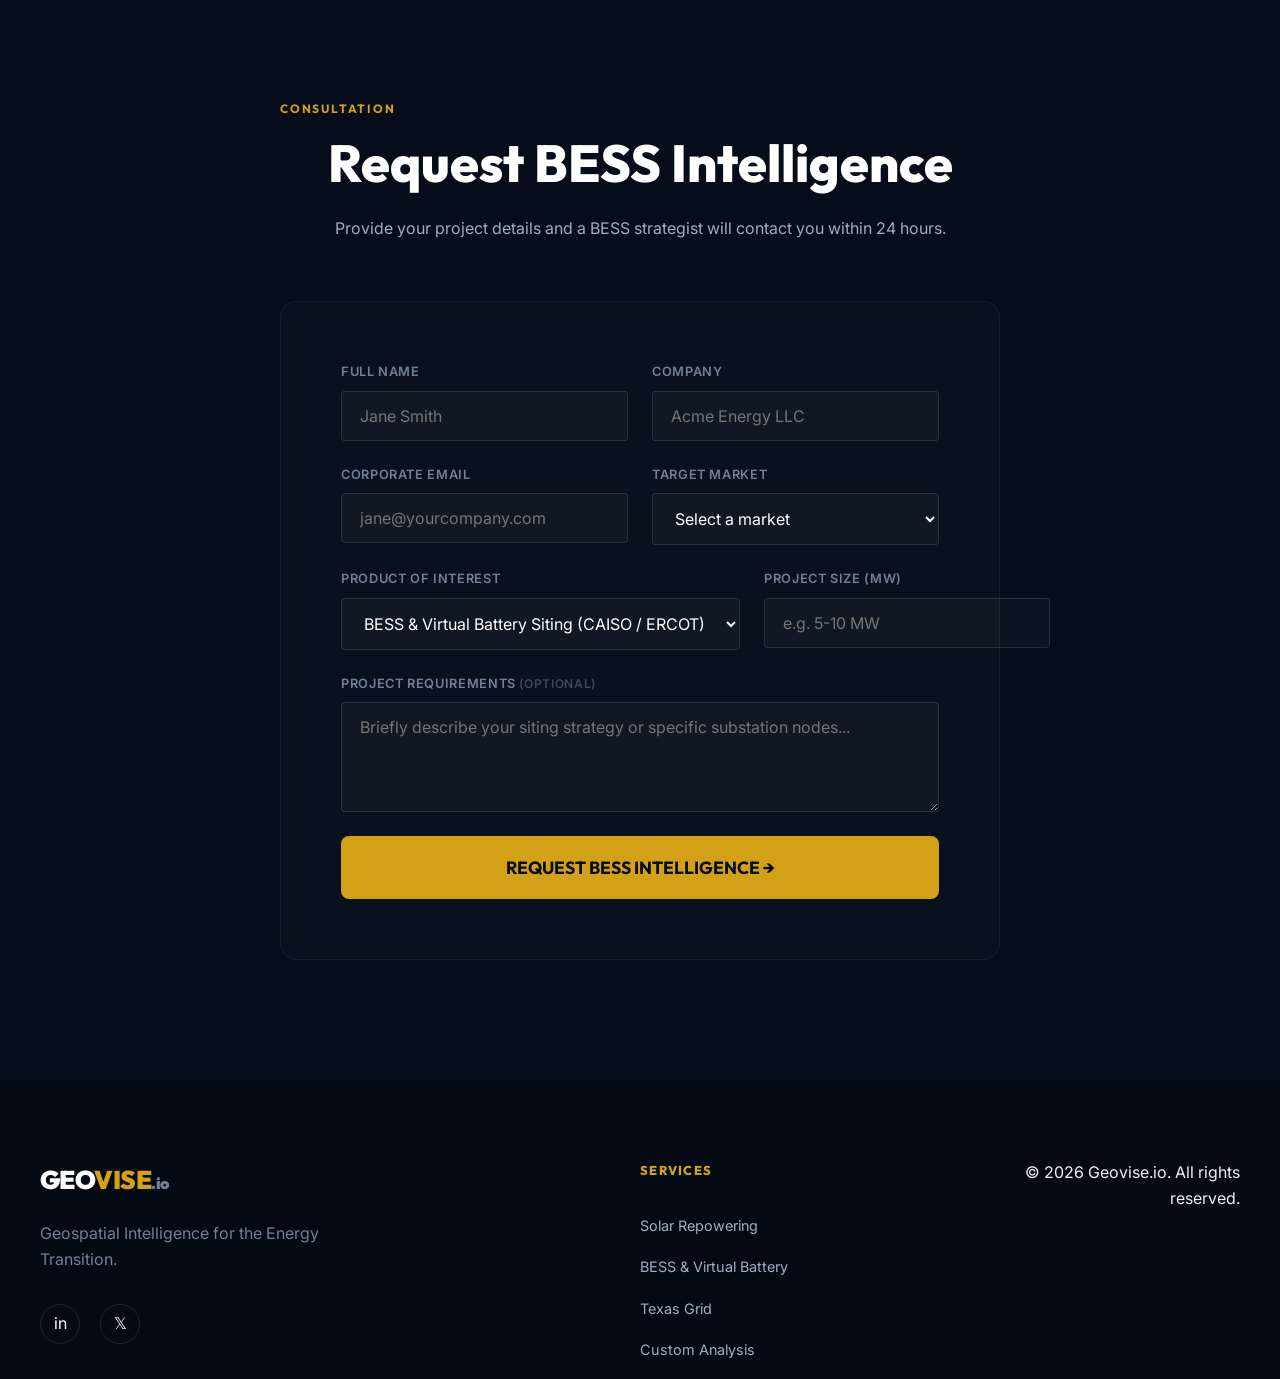
==== commit d1181008: "Remove fixed public pricing from BESS intelligence offerings Align bess.html with repowering.html an" ====
--- a/bess.html
+++ b/bess.html
@@ -88,16 +88,16 @@
     </div>
   </section>
 
-  <!-- ====== PRICING ====== -->
-  <section class="pricing-section" id="pricing">
+  <!-- ====== INTELLIGENCE OFFERINGS ====== -->
+  <section class="pricing-section" id="offerings">
     <div class="container">
-      <span class="section-label centered">Consultative Solutions</span>
-      <h2 class="section-title centered gold">Institutional Intelligence.</h2>
+      <span class="section-label centered">Intelligence Offerings</span>
+      <h2 class="section-title centered gold">From Single Site to Full Territory.</h2>
       <div class="pricing-grid">
         <!-- Site -->
         <div class="pricing-card">
           <h3 class="tech-title">SINGLE SITE</h3>
-          <div class="price-tag">$1,999<small style="font-size: 0.4em; color: var(--gray);">/substation</small></div>
+          <div class="price-tag" style="font-size: 1.5rem;">Custom Scope</div>
           <ul class="price-feat">
             <li>Full site score report</li>
             <li>Grid capacity + queue</li>
@@ -105,12 +105,12 @@
             <li>Revenue scenario model</li>
             <li>Permitting risk assessment</li>
           </ul>
-          <a href="#contact" class="stripe-btn">REQUEST ANALYSIS →</a>
+          <a href="#contact" class="stripe-btn">Request Site Analysis →</a>
         </div>
         <!-- Regional -->
         <div class="pricing-card featured">
           <h3 class="tech-title">REGIONAL ★</h3>
-          <div class="price-tag">$4,999<small style="font-size: 0.4em; color: var(--gray);">/utility or load zone</small></div>
+          <div class="price-tag" style="font-size: 1.5rem;">Custom Scope</div>
           <ul class="price-feat">
             <li>All substations ranked</li>
             <li>Top 10 detailed analysis</li>
@@ -118,19 +118,19 @@
             <li>IRA incentive optimization</li>
             <li>Quarterly update included</li>
           </ul>
-          <a href="#contact" class="stripe-btn">REQUEST REGIONAL →</a>
+          <a href="#contact" class="stripe-btn">Request Regional Analysis →</a>
         </div>
         <!-- Enterprise -->
         <div class="pricing-card">
           <h3 class="tech-title">ENTERPRISE / DaaS</h3>
-          <div class="price-tag" style="font-size: 1.6em;">Volume Pricing</div>
+          <div class="price-tag" style="font-size: 1.5rem;">Volume Pricing</div>
           <ul class="price-feat">
             <li>API / recurring data feed</li>
             <li>Multi-territory coverage</li>
             <li>Dedicated analyst support</li>
             <li>Quarterly refresh cycle</li>
           </ul>
-          <a href="#contact" class="stripe-btn">REQUEST ENTERPRISE →</a>
+          <a href="#contact" class="stripe-btn">Request Enterprise Access →</a>
         </div>
       </div>
 
@@ -140,8 +140,8 @@
             <h3 class="tech-title" style="margin-bottom: 8px;">DUE DILIGENCE PACKAGE</h3>
             <p class="gray-light">Full site analysis for project financing. Includes financial model + regulatory compliance + investment memo.</p>
           </div>
-          <div class="price-tag" style="margin: 0;">$35,000</div>
-          <a href="#contact" class="btn btn-gold">CONTACT FOR DUE DILIGENCE →</a>
+          <div class="price-tag" style="margin: 0; font-size: 1.5rem;">Engagement-Based</div>
+          <a href="#contact" class="btn btn-gold">Contact for Due Diligence →</a>
         </div>
       </div>
     </div>
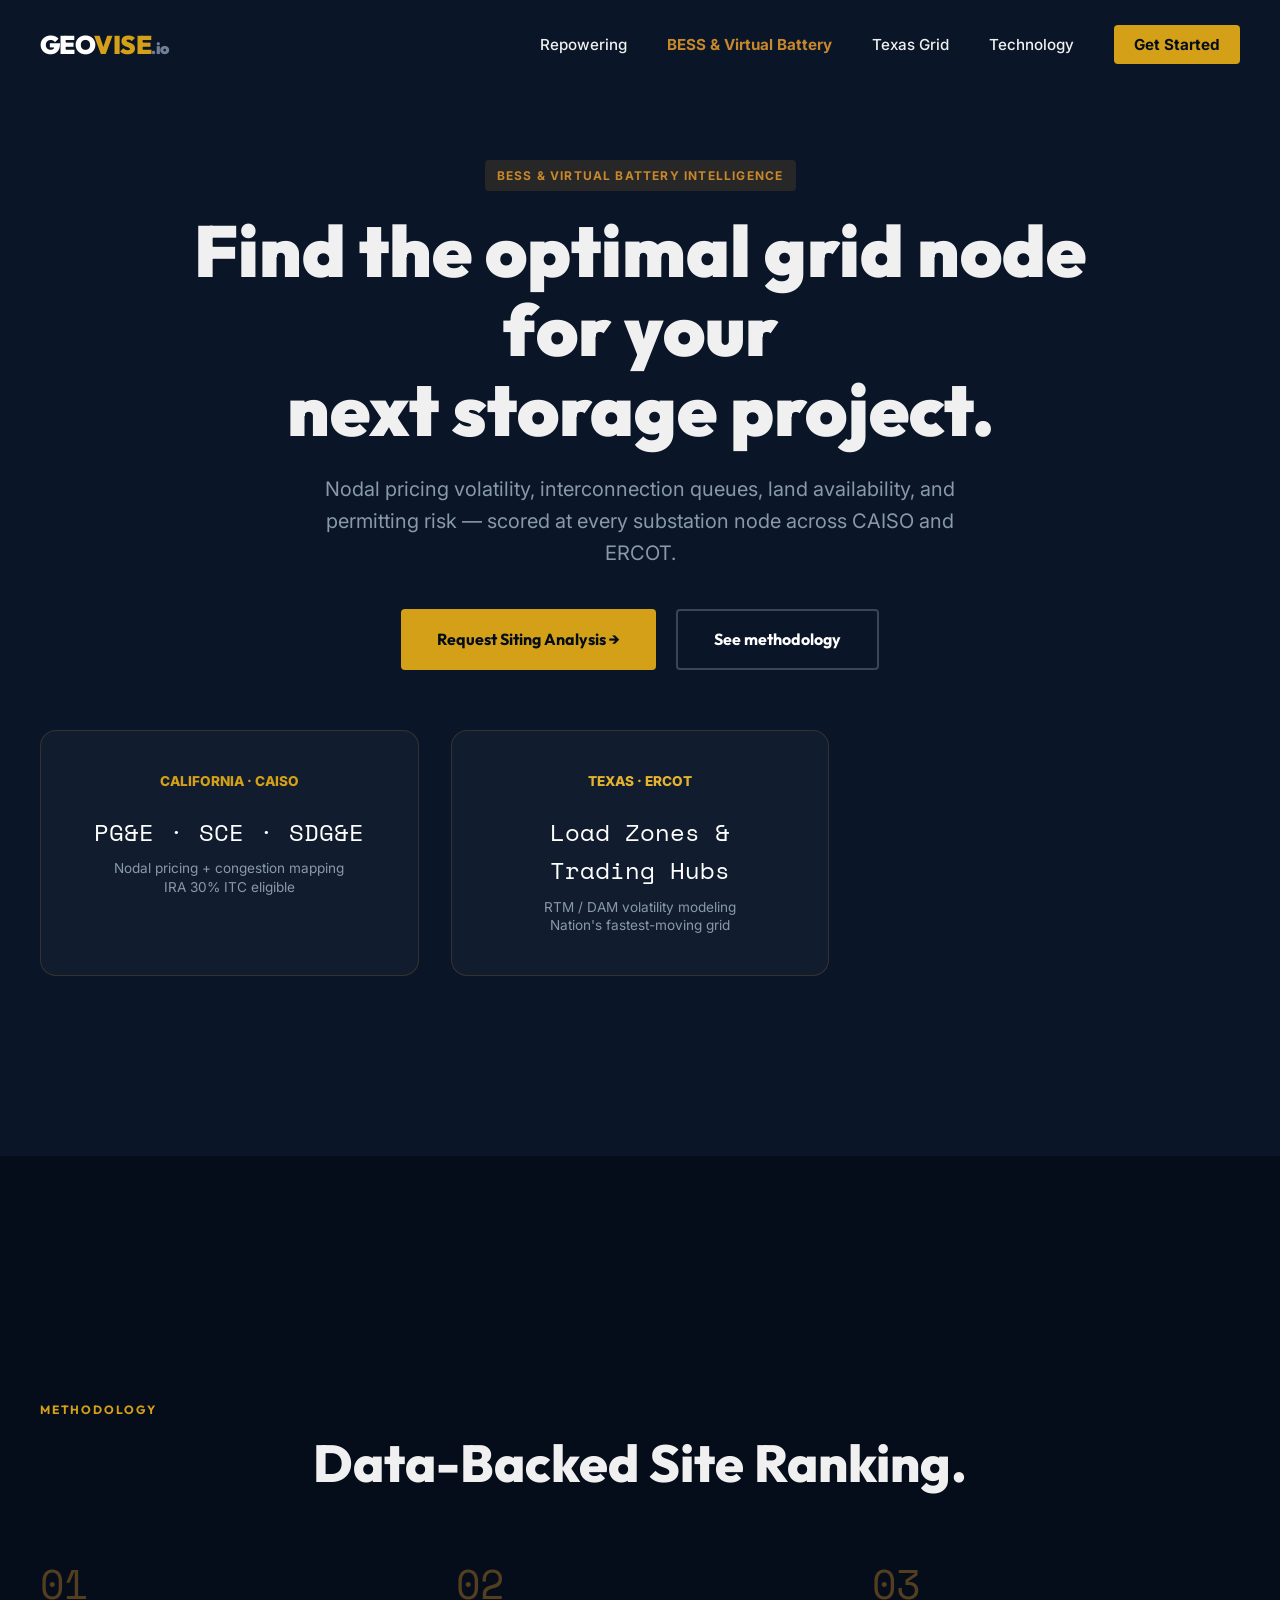
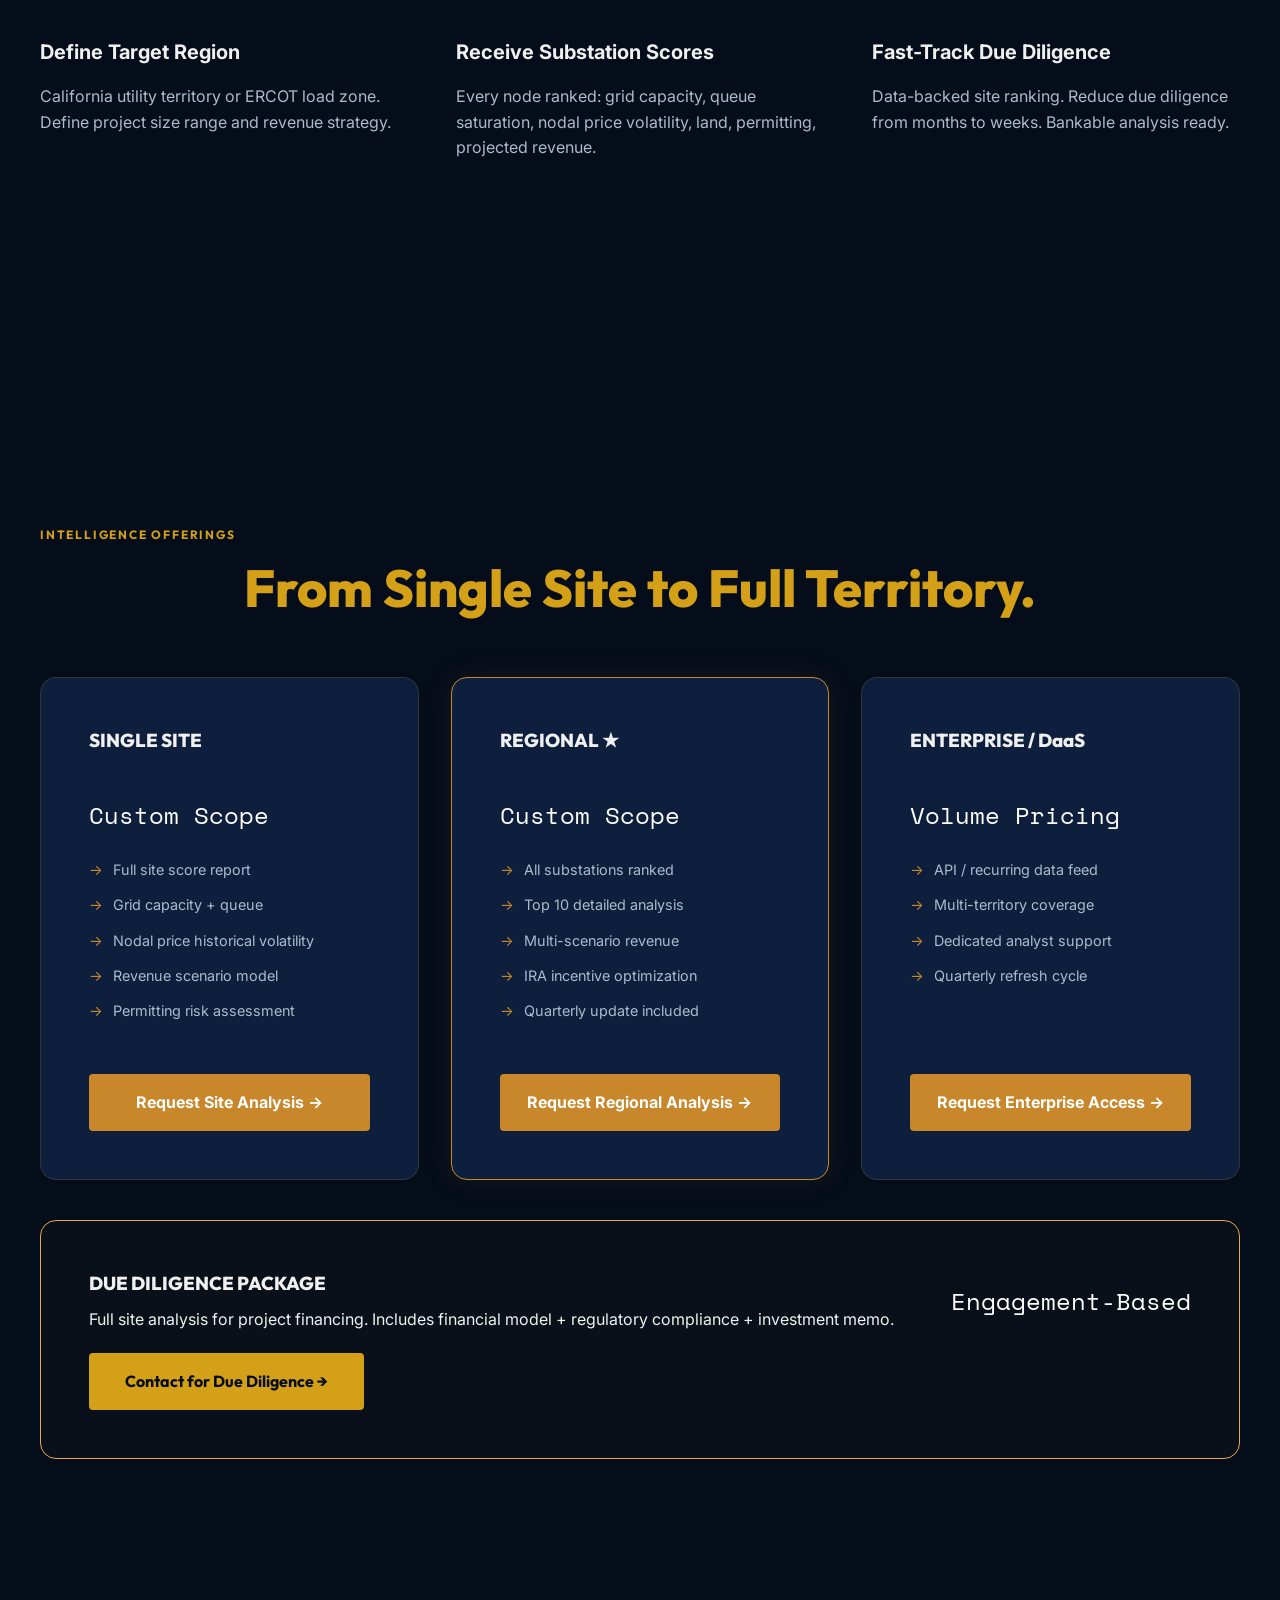
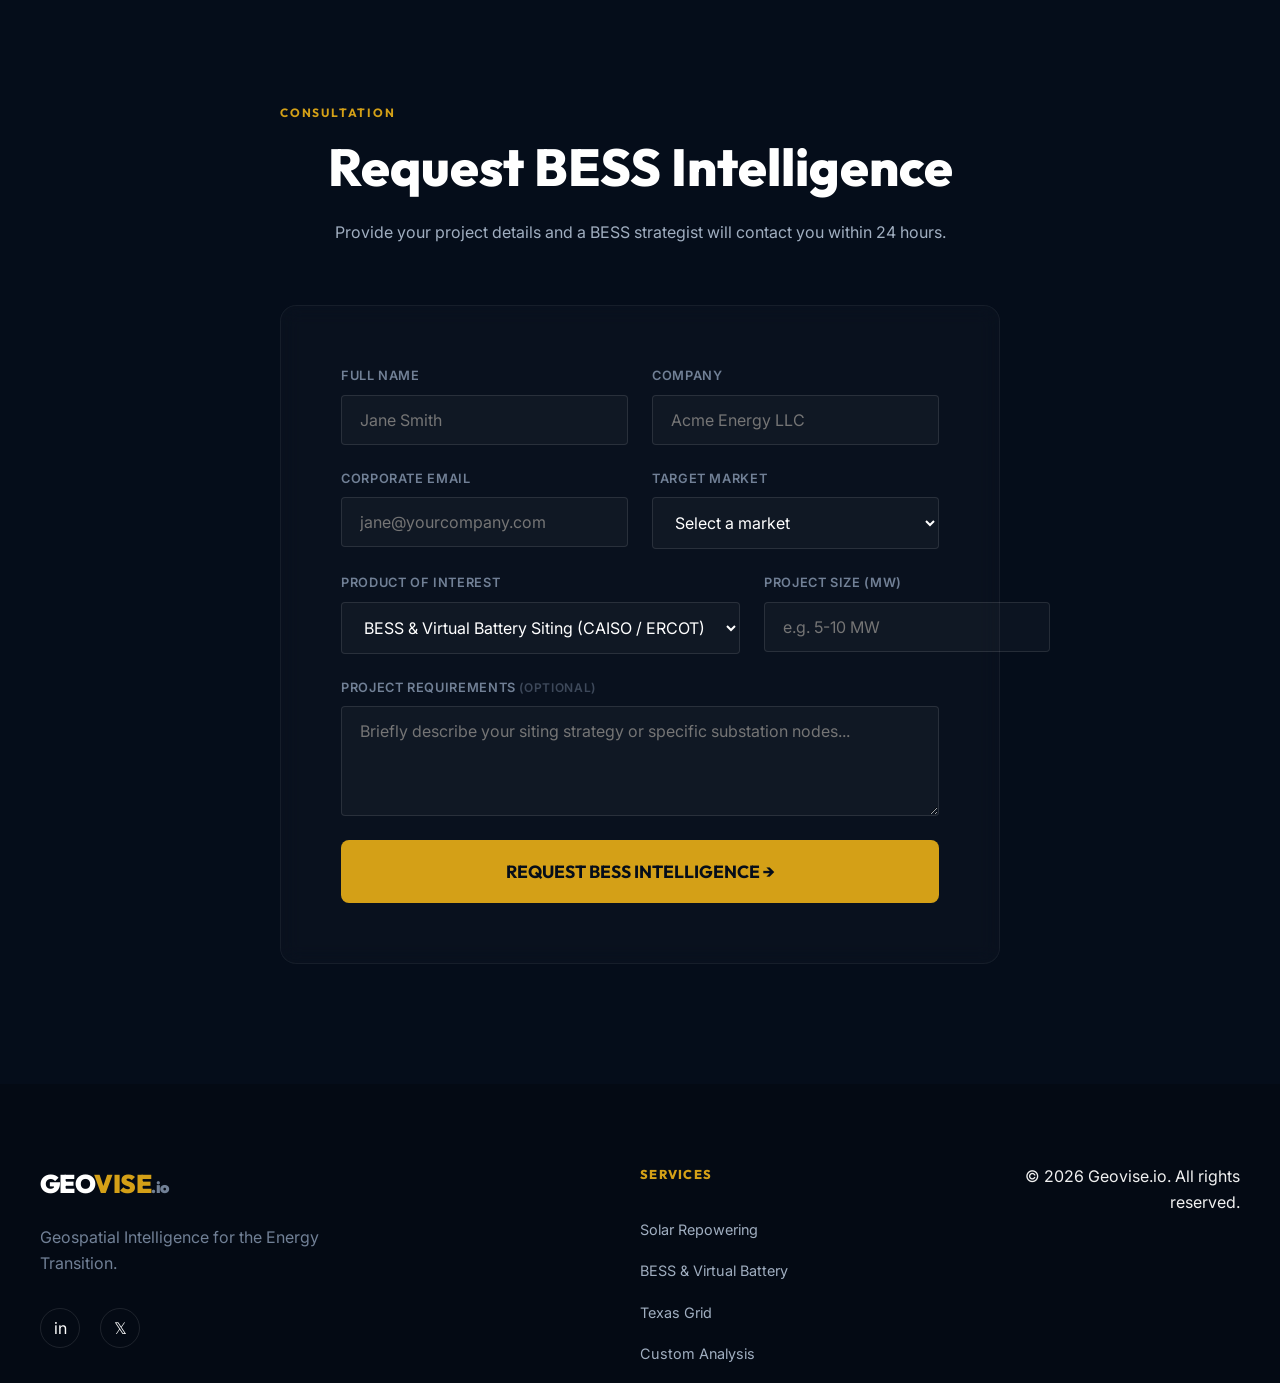
==== commit 6ef91cfa: "Add Google Analytics (GA4) tag to all pages Add the gtag.js snippet (Measurement ID G-W9G2HPWX29) to" ====
--- a/bess.html
+++ b/bess.html
@@ -1,6 +1,15 @@
 <!DOCTYPE html>
 <html lang="en">
 <head>
+  <!-- Google tag (gtag.js) -->
+  <script async src="https://www.googletagmanager.com/gtag/js?id=G-W9G2HPWX29"></script>
+  <script>
+    window.dataLayer = window.dataLayer || [];
+    function gtag(){dataLayer.push(arguments);}
+    gtag('js', new Date());
+
+    gtag('config', 'G-W9G2HPWX29');
+  </script>
   <meta charset="UTF-8" />
   <meta name="viewport" content="width=device-width, initial-scale=1.0" />
   <title>Geovise.io — BESS & Virtual Battery Intelligence</title>
--- a/styles.css
+++ b/styles.css
@@ -749,8 +749,8 @@
   text-align: center;
 }
 .stat-box { display: flex; flex-direction: column; gap: 8px; }
-.stat-val { font-family: var(--font-data); font-size: 2.25rem; font-weight: 700; color: var(--gold); }
-.stat-desc { font-size: 0.85rem; color: var(--gray); line-height: 1.2; }
+.stat-val { font-family: var(--font-data); font-size: clamp(1.5rem, 6vw, 2.25rem); font-weight: 700; color: var(--gold); }
+.stat-desc { font-size: 0.85rem; color: var(--gray); line-height: 1.35; }
 
 .urgency-grid {
   display: grid;
@@ -886,4 +886,36 @@
   .contact-form { padding: 32px 24px; }
   section { padding: 80px 0; }
   .container { padding: 0 24px; }
-}
+
+  .hero-markets { flex-wrap: wrap; row-gap: 8px; }
+
+  /* Stats strips: long values (e.g. "CAISO+ERCOT") need full width to avoid clipping */
+  .stats-strip { grid-template-columns: 1fr; gap: 28px; }
+  .value-stats { grid-template-columns: 1fr; gap: 24px; }
+
+  /* Bump up the smallest text on the site for mobile legibility */
+  .tech-tags li { font-size: 0.8rem; padding: 5px 12px; }
+  .report-mock-header, .report-mock-row { font-size: 0.82rem; padding: 12px 10px; }
+  .mock-status { font-size: 0.78rem; }
+  .stat-desc { font-size: 0.95rem; }
+  .service-subtitle, .service-list li, .tech-body { font-size: 1rem; }
+  .bar-label, .price-feat li { font-size: 1rem; }
+  .sub-tag, .section-label { font-size: 0.8rem; }
+
+  /* Zip/node list: 3 equal columns wrap into an unreadable mess on narrow screens.
+     Stack the label full-width, keep detail + score paired on their own row. */
+  .zip-item {
+    grid-template-columns: 1fr auto;
+    column-gap: 16px;
+    row-gap: 4px;
+    font-size: 0.95rem;
+  }
+  .zip-item span:first-child {
+    grid-column: 1 / -1;
+    color: var(--white);
+    font-size: 1rem;
+    font-weight: 700;
+  }
+  .zip-item span:nth-child(2) { grid-column: 1; grid-row: 2; }
+  .zip-score { grid-column: 2; grid-row: 2; }
+}
